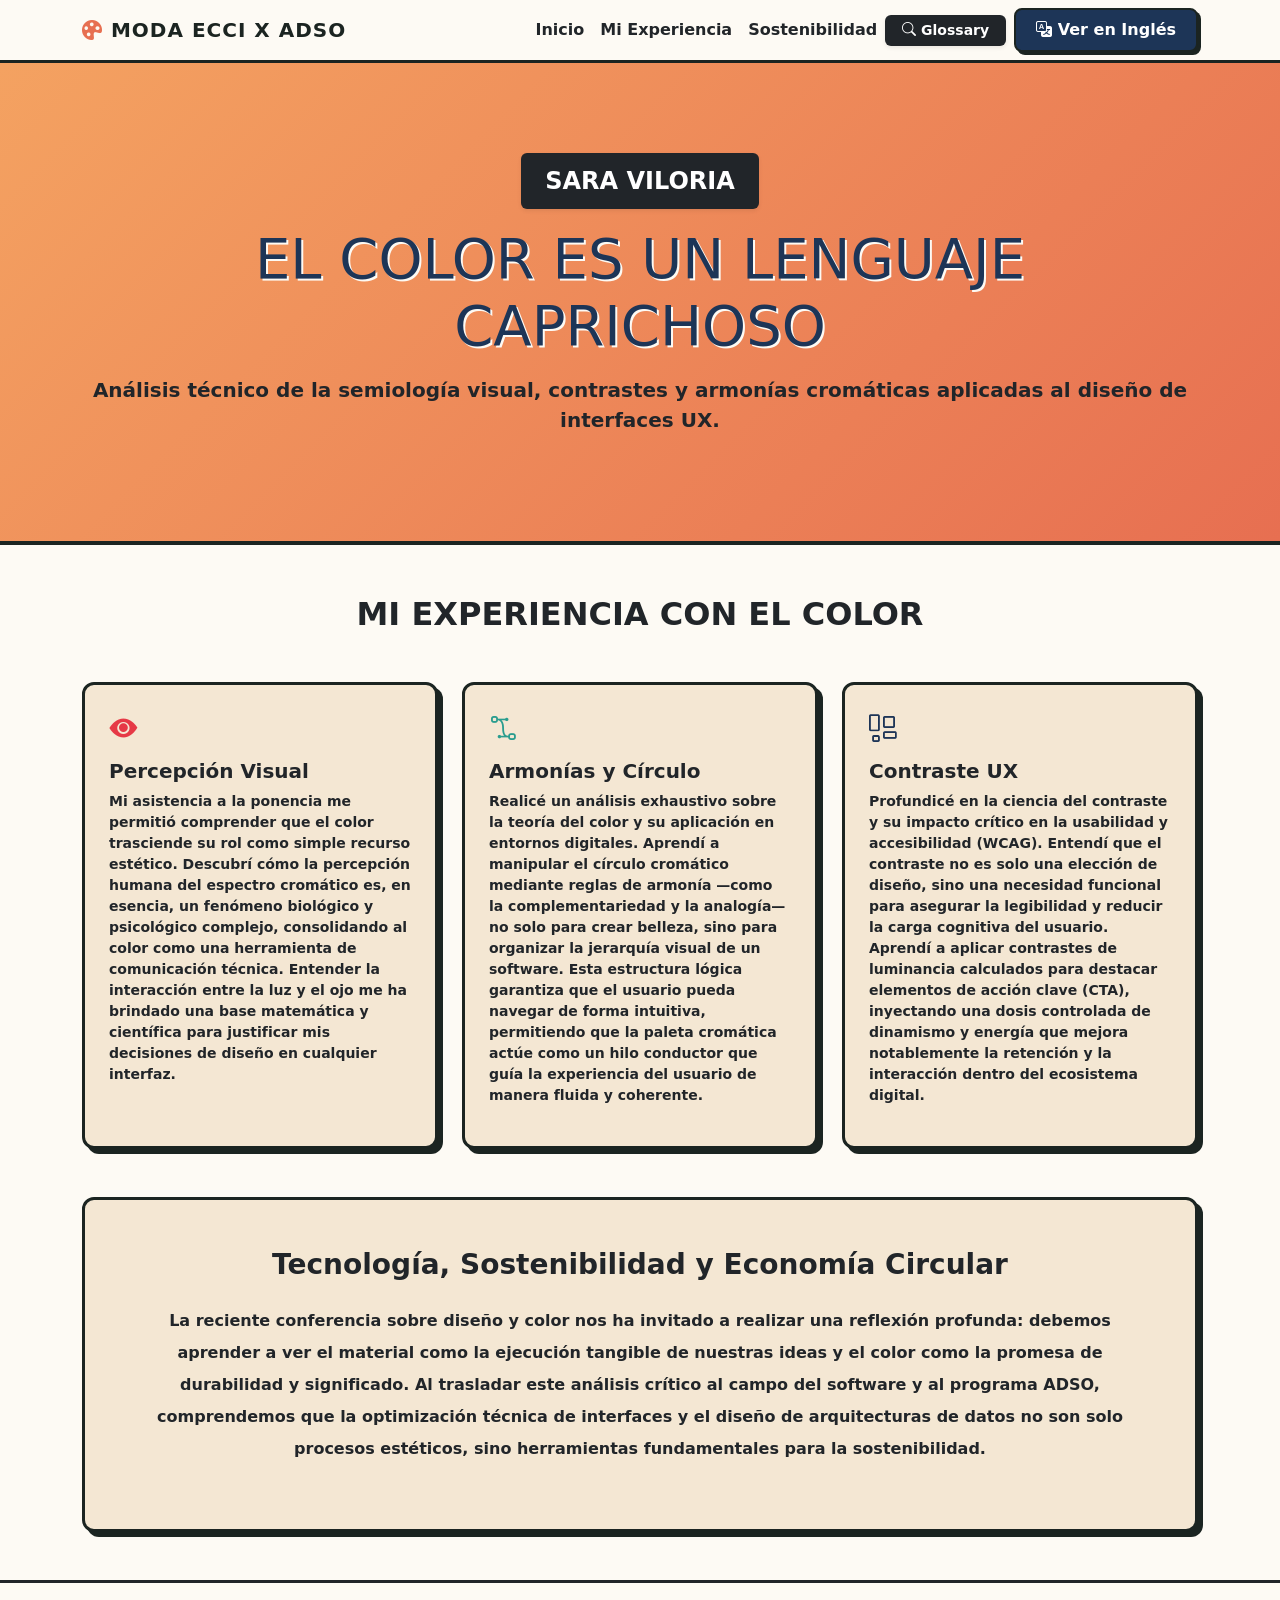
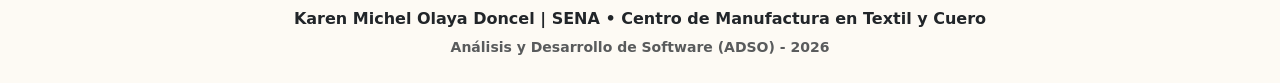
==== index.html @ 8b0d6de5 "Modificado" ====
<!DOCTYPE html>
<html lang="es">
<head>
    <meta charset="UTF-8">
    <meta name="viewport" content="width=device-width, initial-scale=1.0">
    <title>Moda ECCI - Espacio Creativo</title>
    <!-- CSS Externos -->
    <link href="https://cdn.jsdelivr.net/npm/bootstrap@5.3.2/dist/css/bootstrap.min.css" rel="stylesheet">
    <link rel="stylesheet" href="https://cdn.jsdelivr.net/npm/bootstrap-icons@1.11.1/font/bootstrap-icons.css">
    
    <style>
        :root {
            --vintage-bg: #fdfaf4; --vintage-card-bg: #f4e7d3; --vintage-dark: #1b2421;
            --vintage-orange: #e76f51; --vintage-yellow: #f4a261; --vintage-teal: #2a9d8f;
            --vintage-blue: #1d3557; --vintage-crimson: #e63946; --text-dark: #1b2421; --text-muted: #4a5751;
        }
        body { background-color: var(--vintage-bg); color: var(--text-dark); font-family: 'Segoe UI', system-ui, sans-serif; overflow-x: hidden; }
        .navbar-glass { background-color: var(--vintage-bg); border-bottom: 3px solid var(--vintage-dark); }
        .navbar-brand { font-weight: 800; color: var(--vintage-dark) !important; text-transform: uppercase; letter-spacing: 1px; }
        .hero-gradient { background: linear-gradient(135deg, var(--vintage-yellow), var(--vintage-orange)); padding: 90px 0; border-bottom: 4px solid var(--vintage-dark); margin-bottom: 50px; }
        .hero-gradient h1 { color: var(--vintage-blue); text-shadow: 2px 2px 0px var(--vintage-bg); }
        .card-glass { background-color: var(--vintage-card-bg); border: 3px solid var(--vintage-dark) !important; border-radius: 12px; box-shadow: 5px 5px 0px var(--vintage-dark); transition: transform 0.2s ease, box-shadow 0.2s ease; }
        .card-glass:hover { transform: translate(-2px, -2px); box-shadow: 7px 7px 0px var(--vintage-dark); }
        .btn-toggle-lang { background: var(--vintage-blue); border: 2px solid var(--vintage-dark); color: #fff; font-weight: 700; border-radius: 8px; padding: 8px 20px; box-shadow: 3px 3px 0px var(--vintage-dark); transition: all 0.2s ease; }
        .btn-toggle-lang:hover { background: var(--vintage-crimson); color: #fff; transform: translate(-1px, -1px); box-shadow: 4px 4px 0px var(--vintage-dark); }
        .c-orange { color: var(--vintage-orange); } .c-teal { color: var(--vintage-teal); } .c-blue { color: var(--vintage-blue); } .c-crimson { color: var(--vintage-crimson); }
    </style>
</head>
<body>

    <nav class="navbar navbar-expand-lg navbar-dark navbar-glass sticky-top">
        <div class="container">
            <a class="navbar-brand" href="#"><i class="bi bi-palette-fill c-orange"></i> MODA ECCI x ADSO</a>
            <button class="navbar-toggler bg-dark" type="button" data-bs-toggle="collapse" data-bs-target="#navbarNav"><span class="navbar-toggler-icon"></span></button>
            <div class="collapse navbar-collapse" id="navbarNav">
                <ul class="navbar-nav ms-auto align-items-center">
                    <li class="nav-item"><a class="nav-link text-dark fw-bold" id="nav-inicio" href="#inicio">Inicio</a></li>
                    <li class="nav-item"><a class="nav-link text-dark fw-bold" id="nav-experiencia" href="#experiencia">Mi Experiencia</a></li>
                    <li class="nav-item"><a class="nav-link text-dark fw-bold" id="nav-sostenibilidad" href="#sostenibilidad">Sostenibilidad</a></li>
                    <li class="nav-item me-2"><a class="btn btn-sm text-white bg-dark rounded px-3 fw-bold shadow-sm" href="glossary.html"><i class="bi bi-search"></i> Glossary</a></li>
                    <li class="nav-item mt-2 mt-lg-0">
                        <button id="btnToggleLang" class="btn-toggle-lang btn-sm"><i class="bi bi-translate"></i> Ver en Inglés</button>
                    </li>
                </ul>
            </div>
        </div>
    </nav>

    <header id="inicio" class="hero-gradient text-center">
        <div class="container">
            <span class="badge bg-dark text-white mb-3 px-4 py-3 rounded shadow-sm fw-black fs-4" id="hero-badge">SARA VILORIA</span>
            <h1 class="display-4 fw-black mb-3 text-uppercase" id="hero-title">El Color es un Lenguaje Caprichoso</h1>
            <p class="fs-5 text-dark fw-semibold max-w-2xl mx-auto" id="hero-desc">Análisis técnico de la semiología visual, contrastes y armonías cromáticas aplicadas al diseño de interfaces UX.</p>
        </div>
    </header>

    <main class="container my-5">
        <section id="experiencia" class="my-5">
            <div class="text-center mb-5"><h2 class="fw-bold text-uppercase text-dark" id="section-title">Mi Experiencia con el Color</h2></div>
            <div class="row g-4 justify-content-center">
                <div class="col-md-4"><div class="card card-glass h-100 p-4"><i class="bi bi-eye-fill c-crimson fs-3 mb-2"></i><h5 class="fw-bold" id="card1-title">Percepción Visual</h5><p class="small fw-semibold" id="card1-text">Mi asistencia a la ponencia me permitió comprender que el color trasciende su rol como simple recurso estético. Descubrí cómo la percepción humana del espectro cromático es, en esencia, un fenómeno biológico y psicológico complejo, consolidando al color como una herramienta de comunicación técnica. Entender la interacción entre la luz y el ojo me ha brindado una base matemática y científica para justificar mis decisiones de diseño en cualquier interfaz.</p></div></div>
                <div class="col-md-4"><div class="card card-glass h-100 p-4"><i class="bi bi-bezier2 c-teal fs-3 mb-2"></i><h5 class="fw-bold" id="card2-title">Armonías y Círculo</h5><p class="small fw-semibold" id="card2-text">Realicé un análisis exhaustivo sobre la teoría del color y su aplicación en entornos digitales. Aprendí a manipular el círculo cromático mediante reglas de armonía —como la complementariedad y la analogía— no solo para crear belleza, sino para organizar la jerarquía visual de un software. Esta estructura lógica garantiza que el usuario pueda navegar de forma intuitiva, permitiendo que la paleta cromática actúe como un hilo conductor que guía la experiencia del usuario de manera fluida y coherente.</p></div></div>
                <div class="col-md-4"><div class="card card-glass h-100 p-4"><i class="bi bi-layout-wtf c-blue fs-3 mb-2"></i><h5 class="fw-bold" id="card3-title">Contraste UX</h5><p class="small fw-semibold" id="card3-text">Profundicé en la ciencia del contraste y su impacto crítico en la usabilidad y accesibilidad (WCAG). Entendí que el contraste no es solo una elección de diseño, sino una necesidad funcional para asegurar la legibilidad y reducir la carga cognitiva del usuario. Aprendí a aplicar contrastes de luminancia calculados para destacar elementos de acción clave (CTA), inyectando una dosis controlada de dinamismo y energía que mejora notablemente la retención y la interacción dentro del ecosistema digital.</p></div></div>
            </div>
        </section>

        <section id="sostenibilidad" class="my-5">
            <div class="card card-glass p-5 text-center">
                <h3 class="fw-bold text-dark mb-4" id="sos-title">Tecnología, Sostenibilidad y Economía Circular</h3>
                <p class="text-dark mx-auto max-w-3xl lh-lg fw-semibold" id="sos-desc">La reciente conferencia sobre diseño y color nos ha invitado a realizar una reflexión profunda: debemos aprender a ver el material como la ejecución tangible de nuestras ideas y el color como la promesa de durabilidad y significado. Al trasladar este análisis crítico al campo del software y al programa ADSO, comprendemos que la optimización técnica de interfaces y el diseño de arquitecturas de datos no son solo procesos estéticos, sino herramientas fundamentales para la sostenibilidad.</p>
            </div>
        </section>
    </main>

    <footer class="text-center py-4 mt-5 border-top border-3 border-dark" style="background-color: var(--vintage-bg);">
        <p class="mb-1 text-dark fw-bold" id="footer-main">Karen Michel Olaya Doncel | SENA • Centro de Manufactura en Textil y Cuero</p>
        <small class="text-muted fw-bold" id="footer-sub">Análisis y Desarrollo de Software (ADSO) - 2026</small>
    </footer>

    <script src="https://cdn.jsdelivr.net/npm/bootstrap@5.3.2/dist/js/bootstrap.bundle.min.js"></script>
    <script>
        const btnLang = document.getElementById('btnToggleLang');
        let isEnglish = false;
        const translations = {
            es: { 
                navInicio: "Inicio", navExp: "Mi Experiencia", navSos: "Sostenibilidad", badge: "SARA VILORIA", 
                title: "El Color es un Lenguaje Caprichoso", desc: "Análisis técnico de la semiología visual, contrastes y armonías cromáticas aplicadas al diseño de interfaces UX.", 
                secTitle: "Mi Experiencia con el Color", card1Title: "Percepción Visual", card1Text: "Mi asistencia a la ponencia me permitió comprender que el color trasciende su rol como simple recurso estético. Descubrí cómo la percepción humana del espectro cromático es, en esencia, un fenómeno biológico y psicológico complejo, consolidando al color como una herramienta de comunicación técnica. Entender la interacción entre la luz y el ojo me ha brindado una base matemática y científica para justificar mis decisiones de diseño en cualquier interfaz.", 
                card2Title: "Armonías y Círculo", card2Text: "Realicé un análisis exhaustivo sobre la teoría del color y su aplicación en entornos digitales. Aprendí a manipular el círculo cromático mediante reglas de armonía —como la complementariedad y la analogía— no solo para crear belleza, sino para organizar la jerarquía visual de un software. Esta estructura lógica garantiza que el usuario pueda navegar de forma intuitiva, permitiendo que la paleta cromática actúe como un hilo conductor que guía la experiencia del usuario de manera fluida y coherente.", 
                card3Title: "Contraste UX", card3Text: "Profundicé en la ciencia del contraste y su impacto crítico en la usabilidad y accesibilidad (WCAG). Entendí que el contraste no es solo una elección de diseño, sino una necesidad funcional para asegurar la legibilidad y reducir la carga cognitiva del usuario. Aprendí a aplicar contrastes de luminancia calculados para destacar elementos de acción clave (CTA), inyectando una dosis controlada de dinamismo y energía que mejora notablemente la retención y la interacción dentro del ecosistema digital.", 
                sosTitle: "Tecnología, Sostenibilidad y Economía Circular", sosDesc: "La reciente conferencia sobre diseño y color nos ha invitado a realizar una reflexión profunda: debemos aprender a ver el material como la ejecución tangible de nuestras ideas y el color como la promesa de durabilidad y significado. Al trasladar este análisis crítico al campo del software y al programa ADSO, comprendemos que la optimización técnica de interfaces y el diseño de arquitecturas de datos no son solo procesos estéticos, sino herramientas fundamentales para la sostenibilidad.", 
                footMain: "Karen Michel Olaya Doncel | SENA • Centro de Manufactura en Textil y Cuero", footSub: "Análisis y Desarrollo de Software (ADSO) - 2026" 
            },
            en: { 
                navInicio: "Home", navExp: "My Experience", navSos: "Sustainability", badge: "SARA VILORIA", 
                title: "Color is a Capricious Language", desc: "Technical analysis of visual semiotics, contrasts, and chromatic harmonies applied to UX interface design.", 
                secTitle: "My Experience with Color", card1Title: "Visual Perception", card1Text: "My attendance at the keynote allowed me to understand that color goes beyond a mere aesthetic resource. I discovered how human perception of the chromatic spectrum is, in essence, a complex biological and psychological phenomenon, establishing color as a technical communication tool. Understanding the interaction between light and the eye has provided me with a mathematical and scientific foundation to justify my design decisions in any interface.", 
                card2Title: "Harmonies & Wheel", card2Text: "I conducted an exhaustive analysis on color theory and its application in digital environments. I learned to manipulate the color wheel using harmony rules—such as complementarity and analogy—not just to create beauty, but to organize the visual hierarchy of software. This logical structure ensures that the user can navigate intuitively, allowing the chromatic palette to act as a thread that guides the user experience in a fluid and coherent manner.", 
                card3Title: "UX Contrast", card3Text: "I delved into the science of contrast and its critical impact on usability and accessibility (WCAG). I understood that contrast is not just a design choice, but a functional necessity to ensure legibility and reduce user cognitive load. I learned to apply calculated luminance contrasts to highlight key action elements (CTA), injecting a controlled dose of dynamism and energy that significantly improves retention and interaction within the digital ecosystem.", 
                sosTitle: "Technology, Sustainability and Circular Economy", sosDesc: "The recent conference on design and color invited us to reflect deeply: we must learn to see material as the tangible execution of our ideas and color as a promise of durability and meaning. By applying this critical analysis to the software field and the ADSO program, we understand that technical interface optimization and data architecture design are not just aesthetic processes, but fundamental tools for sustainability.", 
                footMain: "Karen Michel Olaya Doncel | SENA • Textile and Leather Manufacturing Center", footSub: "Software Analysis and Development (ADSO) - 2026" 
            }
        };

        btnLang.addEventListener('click', () => {
            isEnglish = !isEnglish;
            const lang = isEnglish ? 'en' : 'es';
            btnLang.innerHTML = isEnglish ? '<i class="bi bi-translate"></i> Ver en Español' : '<i class="bi bi-translate"></i> Ver en Inglés';
            document.getElementById('nav-inicio').textContent = translations[lang].navInicio;
            document.getElementById('nav-experiencia').textContent = translations[lang].navExp;
            document.getElementById('nav-sostenibilidad').textContent = translations[lang].navSos;
            document.getElementById('hero-badge').textContent = translations[lang].badge;
            document.getElementById('hero-title').textContent = translations[lang].title;
            document.getElementById('hero-desc').textContent = translations[lang].desc;
            document.getElementById('section-title').textContent = translations[lang].secTitle;
            document.getElementById('card1-title').textContent = translations[lang].card1Title;
            document.getElementById('card1-text').textContent = translations[lang].card1Text;
            document.getElementById('card2-title').textContent = translations[lang].card2Title;
            document.getElementById('card2-text').textContent = translations[lang].card2Text;
            document.getElementById('card3-title').textContent = translations[lang].card3Title;
            document.getElementById('card3-text').textContent = translations[lang].card3Text;
            document.getElementById('sos-title').textContent = translations[lang].sosTitle;
            document.getElementById('sos-desc').textContent = translations[lang].sosDesc;
            document.getElementById('footer-main').textContent = translations[lang].footMain;
            document.getElementById('footer-sub').textContent = translations[lang].footSub;
        });
    </script>
</body>
</html>
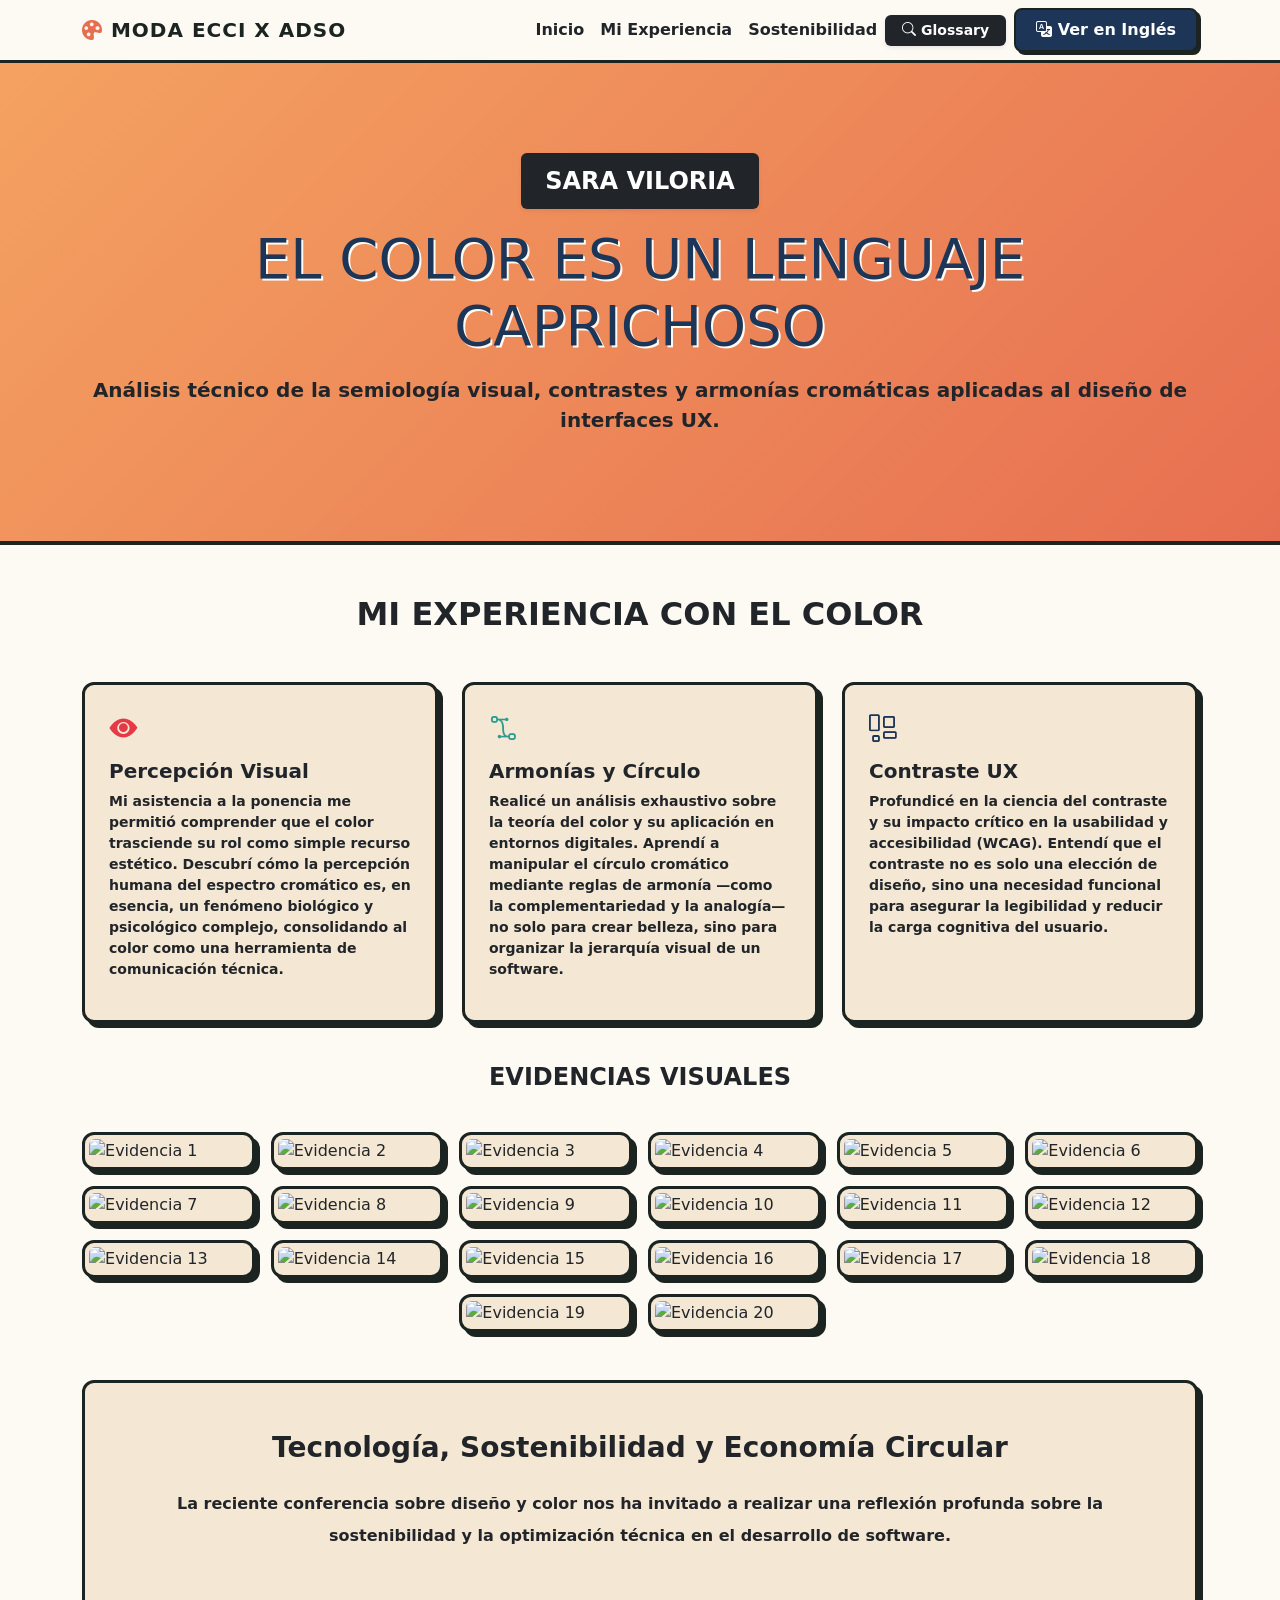
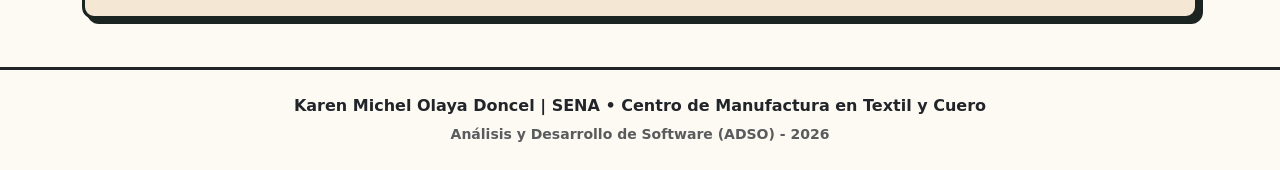
==== commit 6710530e: "Modificado" ====
--- a/index.html
+++ b/index.html
@@ -10,10 +10,18 @@
     
     <style>
         :root {
-            --vintage-bg: #fdfaf4; --vintage-card-bg: #f4e7d3; --vintage-dark: #1b2421;
-            --vintage-orange: #e76f51; --vintage-yellow: #f4a261; --vintage-teal: #2a9d8f;
-            --vintage-blue: #1d3557; --vintage-crimson: #e63946; --text-dark: #1b2421; --text-muted: #4a5751;
+            --vintage-bg: #fdfaf4;
+            --vintage-card-bg: #f4e7d3;
+            --vintage-dark: #1b2421;
+            --vintage-orange: #e76f51;
+            --vintage-yellow: #f4a261;
+            --vintage-teal: #2a9d8f;
+            --vintage-blue: #1d3557;
+            --vintage-crimson: #e63946;
+            --text-dark: #1b2421;
+            --text-muted: #4a5751;
         }
+
         body { background-color: var(--vintage-bg); color: var(--text-dark); font-family: 'Segoe UI', system-ui, sans-serif; overflow-x: hidden; }
         .navbar-glass { background-color: var(--vintage-bg); border-bottom: 3px solid var(--vintage-dark); }
         .navbar-brand { font-weight: 800; color: var(--vintage-dark) !important; text-transform: uppercase; letter-spacing: 1px; }
@@ -28,6 +36,7 @@
 </head>
 <body>
 
+    <!-- NAVBAR -->
     <nav class="navbar navbar-expand-lg navbar-dark navbar-glass sticky-top">
         <div class="container">
             <a class="navbar-brand" href="#"><i class="bi bi-palette-fill c-orange"></i> MODA ECCI x ADSO</a>
@@ -46,6 +55,7 @@
         </div>
     </nav>
 
+    <!-- HERO -->
     <header id="inicio" class="hero-gradient text-center">
         <div class="container">
             <span class="badge bg-dark text-white mb-3 px-4 py-3 rounded shadow-sm fw-black fs-4" id="hero-badge">SARA VILORIA</span>
@@ -54,20 +64,32 @@
         </div>
     </header>
 
+    <!-- MAIN CONTENT -->
     <main class="container my-5">
         <section id="experiencia" class="my-5">
             <div class="text-center mb-5"><h2 class="fw-bold text-uppercase text-dark" id="section-title">Mi Experiencia con el Color</h2></div>
+            
             <div class="row g-4 justify-content-center">
-                <div class="col-md-4"><div class="card card-glass h-100 p-4"><i class="bi bi-eye-fill c-crimson fs-3 mb-2"></i><h5 class="fw-bold" id="card1-title">Percepción Visual</h5><p class="small fw-semibold" id="card1-text">Mi asistencia a la ponencia me permitió comprender que el color trasciende su rol como simple recurso estético. Descubrí cómo la percepción humana del espectro cromático es, en esencia, un fenómeno biológico y psicológico complejo, consolidando al color como una herramienta de comunicación técnica. Entender la interacción entre la luz y el ojo me ha brindado una base matemática y científica para justificar mis decisiones de diseño en cualquier interfaz.</p></div></div>
-                <div class="col-md-4"><div class="card card-glass h-100 p-4"><i class="bi bi-bezier2 c-teal fs-3 mb-2"></i><h5 class="fw-bold" id="card2-title">Armonías y Círculo</h5><p class="small fw-semibold" id="card2-text">Realicé un análisis exhaustivo sobre la teoría del color y su aplicación en entornos digitales. Aprendí a manipular el círculo cromático mediante reglas de armonía —como la complementariedad y la analogía— no solo para crear belleza, sino para organizar la jerarquía visual de un software. Esta estructura lógica garantiza que el usuario pueda navegar de forma intuitiva, permitiendo que la paleta cromática actúe como un hilo conductor que guía la experiencia del usuario de manera fluida y coherente.</p></div></div>
-                <div class="col-md-4"><div class="card card-glass h-100 p-4"><i class="bi bi-layout-wtf c-blue fs-3 mb-2"></i><h5 class="fw-bold" id="card3-title">Contraste UX</h5><p class="small fw-semibold" id="card3-text">Profundicé en la ciencia del contraste y su impacto crítico en la usabilidad y accesibilidad (WCAG). Entendí que el contraste no es solo una elección de diseño, sino una necesidad funcional para asegurar la legibilidad y reducir la carga cognitiva del usuario. Aprendí a aplicar contrastes de luminancia calculados para destacar elementos de acción clave (CTA), inyectando una dosis controlada de dinamismo y energía que mejora notablemente la retención y la interacción dentro del ecosistema digital.</p></div></div>
+                <div class="col-md-4"><div class="card card-glass h-100 p-4"><i class="bi bi-eye-fill c-crimson fs-3 mb-2"></i><h5 class="fw-bold" id="card1-title">Percepción Visual</h5><p class="small fw-semibold" id="card1-text">Mi asistencia a la ponencia me permitió comprender que el color trasciende su rol como simple recurso estético. Descubrí cómo la percepción humana del espectro cromático es, en esencia, un fenómeno biológico y psicológico complejo, consolidando al color como una herramienta de comunicación técnica.</p></div></div>
+                <div class="col-md-4"><div class="card card-glass h-100 p-4"><i class="bi bi-bezier2 c-teal fs-3 mb-2"></i><h5 class="fw-bold" id="card2-title">Armonías y Círculo</h5><p class="small fw-semibold" id="card2-text">Realicé un análisis exhaustivo sobre la teoría del color y su aplicación en entornos digitales. Aprendí a manipular el círculo cromático mediante reglas de armonía —como la complementariedad y la analogía— no solo para crear belleza, sino para organizar la jerarquía visual de un software.</p></div></div>
+                <div class="col-md-4"><div class="card card-glass h-100 p-4"><i class="bi bi-layout-wtf c-blue fs-3 mb-2"></i><h5 class="fw-bold" id="card3-title">Contraste UX</h5><p class="small fw-semibold" id="card3-text">Profundicé en la ciencia del contraste y su impacto crítico en la usabilidad y accesibilidad (WCAG). Entendí que el contraste no es solo una elección de diseño, sino una necesidad funcional para asegurar la legibilidad y reducir la carga cognitiva del usuario.</p></div></div>
+            </div>
+
+            <!-- GALERÍA -->
+            <div class="row g-3 mt-4 justify-content-center">
+                <div class="col-12 text-center mb-3"><h4 class="fw-bold text-uppercase text-dark">Evidencias Visuales</h4></div>
+                <script>
+                    for (let i = 1; i <= 20; i++) {
+                        document.write(`<div class="col-6 col-md-3 col-lg-2"><div class="card card-glass p-1"><img src="img/${i}.png" class="img-fluid rounded" alt="Evidencia ${i}"></div></div>`);
+                    }
+                </script>
             </div>
         </section>
 
         <section id="sostenibilidad" class="my-5">
             <div class="card card-glass p-5 text-center">
                 <h3 class="fw-bold text-dark mb-4" id="sos-title">Tecnología, Sostenibilidad y Economía Circular</h3>
-                <p class="text-dark mx-auto max-w-3xl lh-lg fw-semibold" id="sos-desc">La reciente conferencia sobre diseño y color nos ha invitado a realizar una reflexión profunda: debemos aprender a ver el material como la ejecución tangible de nuestras ideas y el color como la promesa de durabilidad y significado. Al trasladar este análisis crítico al campo del software y al programa ADSO, comprendemos que la optimización técnica de interfaces y el diseño de arquitecturas de datos no son solo procesos estéticos, sino herramientas fundamentales para la sostenibilidad.</p>
+                <p class="text-dark mx-auto max-w-3xl lh-lg fw-semibold" id="sos-desc">La reciente conferencia sobre diseño y color nos ha invitado a realizar una reflexión profunda sobre la sostenibilidad y la optimización técnica en el desarrollo de software.</p>
             </div>
         </section>
     </main>
@@ -77,6 +99,7 @@
         <small class="text-muted fw-bold" id="footer-sub">Análisis y Desarrollo de Software (ADSO) - 2026</small>
     </footer>
 
+    <!-- JS -->
     <script src="https://cdn.jsdelivr.net/npm/bootstrap@5.3.2/dist/js/bootstrap.bundle.min.js"></script>
     <script>
         const btnLang = document.getElementById('btnToggleLang');
@@ -84,20 +107,20 @@
         const translations = {
             es: { 
                 navInicio: "Inicio", navExp: "Mi Experiencia", navSos: "Sostenibilidad", badge: "SARA VILORIA", 
-                title: "El Color es un Lenguaje Caprichoso", desc: "Análisis técnico de la semiología visual, contrastes y armonías cromáticas aplicadas al diseño de interfaces UX.", 
-                secTitle: "Mi Experiencia con el Color", card1Title: "Percepción Visual", card1Text: "Mi asistencia a la ponencia me permitió comprender que el color trasciende su rol como simple recurso estético. Descubrí cómo la percepción humana del espectro cromático es, en esencia, un fenómeno biológico y psicológico complejo, consolidando al color como una herramienta de comunicación técnica. Entender la interacción entre la luz y el ojo me ha brindado una base matemática y científica para justificar mis decisiones de diseño en cualquier interfaz.", 
-                card2Title: "Armonías y Círculo", card2Text: "Realicé un análisis exhaustivo sobre la teoría del color y su aplicación en entornos digitales. Aprendí a manipular el círculo cromático mediante reglas de armonía —como la complementariedad y la analogía— no solo para crear belleza, sino para organizar la jerarquía visual de un software. Esta estructura lógica garantiza que el usuario pueda navegar de forma intuitiva, permitiendo que la paleta cromática actúe como un hilo conductor que guía la experiencia del usuario de manera fluida y coherente.", 
-                card3Title: "Contraste UX", card3Text: "Profundicé en la ciencia del contraste y su impacto crítico en la usabilidad y accesibilidad (WCAG). Entendí que el contraste no es solo una elección de diseño, sino una necesidad funcional para asegurar la legibilidad y reducir la carga cognitiva del usuario. Aprendí a aplicar contrastes de luminancia calculados para destacar elementos de acción clave (CTA), inyectando una dosis controlada de dinamismo y energía que mejora notablemente la retención y la interacción dentro del ecosistema digital.", 
-                sosTitle: "Tecnología, Sostenibilidad y Economía Circular", sosDesc: "La reciente conferencia sobre diseño y color nos ha invitado a realizar una reflexión profunda: debemos aprender a ver el material como la ejecución tangible de nuestras ideas y el color como la promesa de durabilidad y significado. Al trasladar este análisis crítico al campo del software y al programa ADSO, comprendemos que la optimización técnica de interfaces y el diseño de arquitecturas de datos no son solo procesos estéticos, sino herramientas fundamentales para la sostenibilidad.", 
+                title: "El Color es un Lenguaje Caprichoso", desc: "Análisis técnico de la semiología visual, contrastes y armonías cromáticas.", 
+                secTitle: "Mi Experiencia con el Color", card1Title: "Percepción Visual", card1Text: "Mi asistencia a la ponencia me permitió comprender que el color trasciende su rol como simple recurso estético.", 
+                card2Title: "Armonías y Círculo", card2Text: "Realicé un análisis exhaustivo sobre la teoría del color y su aplicación en entornos digitales.", 
+                card3Title: "Contraste UX", card3Text: "Profundicé en la ciencia del contraste y su impacto crítico en la usabilidad y accesibilidad.", 
+                sosTitle: "Tecnología, Sostenibilidad y Economía Circular", sosDesc: "La reciente conferencia nos ha invitado a realizar una reflexión profunda sobre la sostenibilidad en el software.", 
                 footMain: "Karen Michel Olaya Doncel | SENA • Centro de Manufactura en Textil y Cuero", footSub: "Análisis y Desarrollo de Software (ADSO) - 2026" 
             },
             en: { 
                 navInicio: "Home", navExp: "My Experience", navSos: "Sustainability", badge: "SARA VILORIA", 
-                title: "Color is a Capricious Language", desc: "Technical analysis of visual semiotics, contrasts, and chromatic harmonies applied to UX interface design.", 
-                secTitle: "My Experience with Color", card1Title: "Visual Perception", card1Text: "My attendance at the keynote allowed me to understand that color goes beyond a mere aesthetic resource. I discovered how human perception of the chromatic spectrum is, in essence, a complex biological and psychological phenomenon, establishing color as a technical communication tool. Understanding the interaction between light and the eye has provided me with a mathematical and scientific foundation to justify my design decisions in any interface.", 
-                card2Title: "Harmonies & Wheel", card2Text: "I conducted an exhaustive analysis on color theory and its application in digital environments. I learned to manipulate the color wheel using harmony rules—such as complementarity and analogy—not just to create beauty, but to organize the visual hierarchy of software. This logical structure ensures that the user can navigate intuitively, allowing the chromatic palette to act as a thread that guides the user experience in a fluid and coherent manner.", 
-                card3Title: "UX Contrast", card3Text: "I delved into the science of contrast and its critical impact on usability and accessibility (WCAG). I understood that contrast is not just a design choice, but a functional necessity to ensure legibility and reduce user cognitive load. I learned to apply calculated luminance contrasts to highlight key action elements (CTA), injecting a controlled dose of dynamism and energy that significantly improves retention and interaction within the digital ecosystem.", 
-                sosTitle: "Technology, Sustainability and Circular Economy", sosDesc: "The recent conference on design and color invited us to reflect deeply: we must learn to see material as the tangible execution of our ideas and color as a promise of durability and meaning. By applying this critical analysis to the software field and the ADSO program, we understand that technical interface optimization and data architecture design are not just aesthetic processes, but fundamental tools for sustainability.", 
+                title: "Color is a Capricious Language", desc: "Technical analysis of visual semiotics, contrasts, and chromatic harmonies.", 
+                secTitle: "My Experience with Color", card1Title: "Visual Perception", card1Text: "My attendance at the keynote allowed me to understand that color goes beyond a mere aesthetic resource.", 
+                card2Title: "Harmonies & Wheel", card2Text: "I conducted an exhaustive analysis on color theory and its application in digital environments.", 
+                card3Title: "UX Contrast", card3Text: "I delved into the science of contrast and its critical impact on usability and accessibility.", 
+                sosTitle: "Technology, Sustainability and Circular Economy", sosDesc: "The recent conference invited us to reflect deeply on sustainability in software development.", 
                 footMain: "Karen Michel Olaya Doncel | SENA • Textile and Leather Manufacturing Center", footSub: "Software Analysis and Development (ADSO) - 2026" 
             }
         };
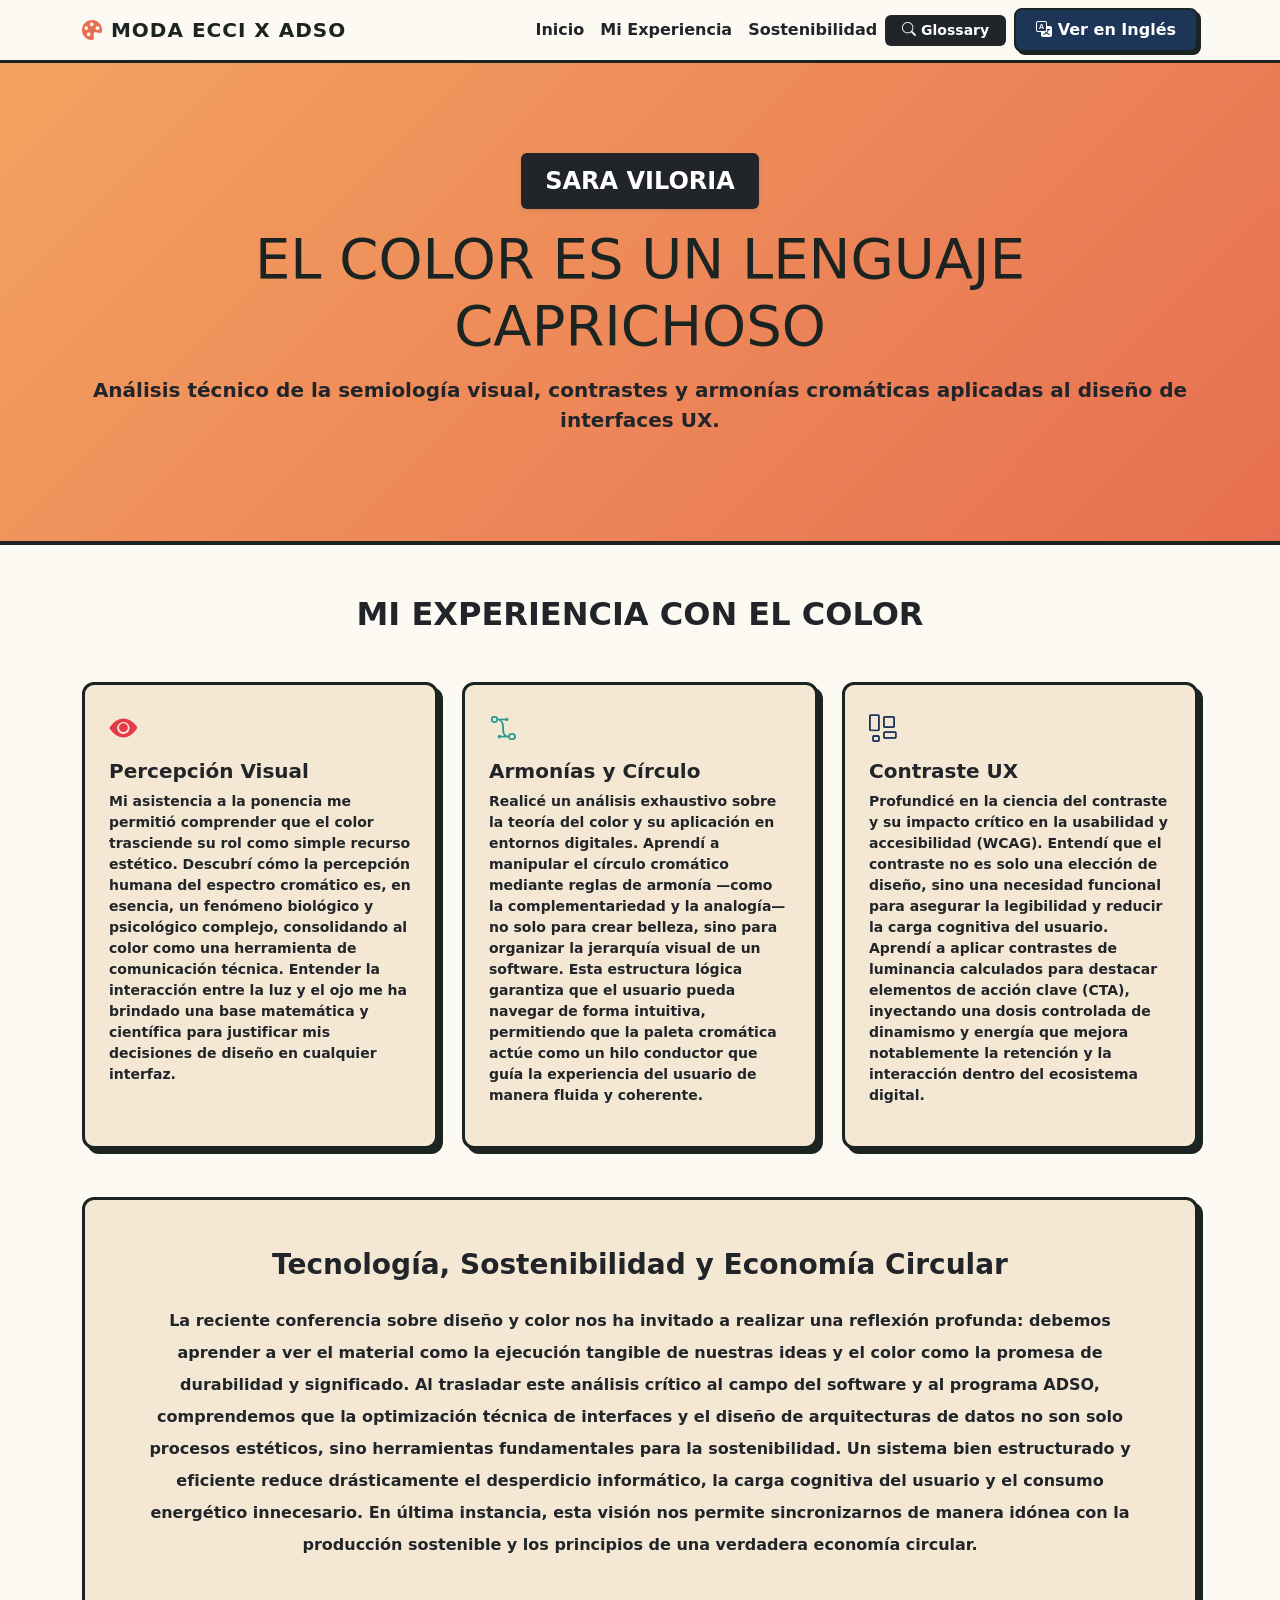
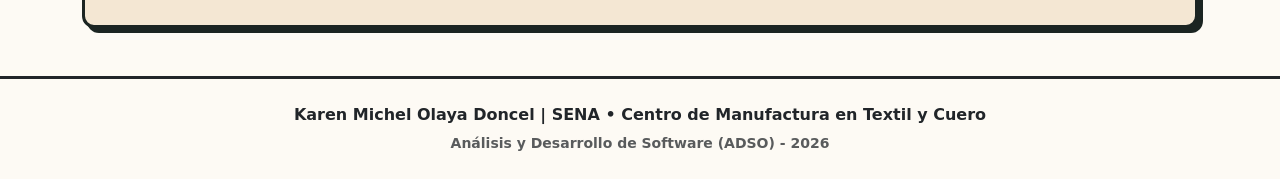
==== commit 3acc942c: "Cambios" ====
--- a/index.html
+++ b/index.html
@@ -4,39 +4,26 @@
     <meta charset="UTF-8">
     <meta name="viewport" content="width=device-width, initial-scale=1.0">
     <title>Moda ECCI - Espacio Creativo</title>
-    <!-- CSS Externos -->
     <link href="https://cdn.jsdelivr.net/npm/bootstrap@5.3.2/dist/css/bootstrap.min.css" rel="stylesheet">
     <link rel="stylesheet" href="https://cdn.jsdelivr.net/npm/bootstrap-icons@1.11.1/font/bootstrap-icons.css">
     
     <style>
         :root {
-            --vintage-bg: #fdfaf4;
-            --vintage-card-bg: #f4e7d3;
-            --vintage-dark: #1b2421;
-            --vintage-orange: #e76f51;
-            --vintage-yellow: #f4a261;
-            --vintage-teal: #2a9d8f;
-            --vintage-blue: #1d3557;
-            --vintage-crimson: #e63946;
-            --text-dark: #1b2421;
-            --text-muted: #4a5751;
+            --vintage-bg: #fdfaf4; --vintage-card-bg: #f4e7d3; --vintage-dark: #1b2421;
+            --vintage-orange: #e76f51; --vintage-yellow: #f4a261; --vintage-teal: #2a9d8f;
+            --vintage-blue: #1d3557; --vintage-crimson: #e63946; --text-dark: #1b2421;
         }
-
         body { background-color: var(--vintage-bg); color: var(--text-dark); font-family: 'Segoe UI', system-ui, sans-serif; overflow-x: hidden; }
         .navbar-glass { background-color: var(--vintage-bg); border-bottom: 3px solid var(--vintage-dark); }
         .navbar-brand { font-weight: 800; color: var(--vintage-dark) !important; text-transform: uppercase; letter-spacing: 1px; }
         .hero-gradient { background: linear-gradient(135deg, var(--vintage-yellow), var(--vintage-orange)); padding: 90px 0; border-bottom: 4px solid var(--vintage-dark); margin-bottom: 50px; }
-        .hero-gradient h1 { color: var(--vintage-blue); text-shadow: 2px 2px 0px var(--vintage-bg); }
         .card-glass { background-color: var(--vintage-card-bg); border: 3px solid var(--vintage-dark) !important; border-radius: 12px; box-shadow: 5px 5px 0px var(--vintage-dark); transition: transform 0.2s ease, box-shadow 0.2s ease; }
-        .card-glass:hover { transform: translate(-2px, -2px); box-shadow: 7px 7px 0px var(--vintage-dark); }
-        .btn-toggle-lang { background: var(--vintage-blue); border: 2px solid var(--vintage-dark); color: #fff; font-weight: 700; border-radius: 8px; padding: 8px 20px; box-shadow: 3px 3px 0px var(--vintage-dark); transition: all 0.2s ease; }
-        .btn-toggle-lang:hover { background: var(--vintage-crimson); color: #fff; transform: translate(-1px, -1px); box-shadow: 4px 4px 0px var(--vintage-dark); }
+        .btn-toggle-lang { background: var(--vintage-blue); border: 2px solid var(--vintage-dark); color: #fff; font-weight: 700; border-radius: 8px; padding: 8px 20px; box-shadow: 3px 3px 0px var(--vintage-dark); }
         .c-orange { color: var(--vintage-orange); } .c-teal { color: var(--vintage-teal); } .c-blue { color: var(--vintage-blue); } .c-crimson { color: var(--vintage-crimson); }
     </style>
 </head>
 <body>
 
-    <!-- NAVBAR -->
     <nav class="navbar navbar-expand-lg navbar-dark navbar-glass sticky-top">
         <div class="container">
             <a class="navbar-brand" href="#"><i class="bi bi-palette-fill c-orange"></i> MODA ECCI x ADSO</a>
@@ -46,7 +33,7 @@
                     <li class="nav-item"><a class="nav-link text-dark fw-bold" id="nav-inicio" href="#inicio">Inicio</a></li>
                     <li class="nav-item"><a class="nav-link text-dark fw-bold" id="nav-experiencia" href="#experiencia">Mi Experiencia</a></li>
                     <li class="nav-item"><a class="nav-link text-dark fw-bold" id="nav-sostenibilidad" href="#sostenibilidad">Sostenibilidad</a></li>
-                    <li class="nav-item me-2"><a class="btn btn-sm text-white bg-dark rounded px-3 fw-bold shadow-sm" href="glossary.html"><i class="bi bi-search"></i> Glossary</a></li>
+                    <li class="nav-item me-2"><a class="btn btn-sm text-white bg-dark rounded px-3 fw-bold" href="glossary.html"><i class="bi bi-search"></i> Glossary</a></li>
                     <li class="nav-item mt-2 mt-lg-0">
                         <button id="btnToggleLang" class="btn-toggle-lang btn-sm"><i class="bi bi-translate"></i> Ver en Inglés</button>
                     </li>
@@ -55,7 +42,6 @@
         </div>
     </nav>
 
-    <!-- HERO -->
     <header id="inicio" class="hero-gradient text-center">
         <div class="container">
             <span class="badge bg-dark text-white mb-3 px-4 py-3 rounded shadow-sm fw-black fs-4" id="hero-badge">SARA VILORIA</span>
@@ -64,32 +50,20 @@
         </div>
     </header>
 
-    <!-- MAIN CONTENT -->
     <main class="container my-5">
         <section id="experiencia" class="my-5">
             <div class="text-center mb-5"><h2 class="fw-bold text-uppercase text-dark" id="section-title">Mi Experiencia con el Color</h2></div>
-            
             <div class="row g-4 justify-content-center">
-                <div class="col-md-4"><div class="card card-glass h-100 p-4"><i class="bi bi-eye-fill c-crimson fs-3 mb-2"></i><h5 class="fw-bold" id="card1-title">Percepción Visual</h5><p class="small fw-semibold" id="card1-text">Mi asistencia a la ponencia me permitió comprender que el color trasciende su rol como simple recurso estético. Descubrí cómo la percepción humana del espectro cromático es, en esencia, un fenómeno biológico y psicológico complejo, consolidando al color como una herramienta de comunicación técnica.</p></div></div>
-                <div class="col-md-4"><div class="card card-glass h-100 p-4"><i class="bi bi-bezier2 c-teal fs-3 mb-2"></i><h5 class="fw-bold" id="card2-title">Armonías y Círculo</h5><p class="small fw-semibold" id="card2-text">Realicé un análisis exhaustivo sobre la teoría del color y su aplicación en entornos digitales. Aprendí a manipular el círculo cromático mediante reglas de armonía —como la complementariedad y la analogía— no solo para crear belleza, sino para organizar la jerarquía visual de un software.</p></div></div>
-                <div class="col-md-4"><div class="card card-glass h-100 p-4"><i class="bi bi-layout-wtf c-blue fs-3 mb-2"></i><h5 class="fw-bold" id="card3-title">Contraste UX</h5><p class="small fw-semibold" id="card3-text">Profundicé en la ciencia del contraste y su impacto crítico en la usabilidad y accesibilidad (WCAG). Entendí que el contraste no es solo una elección de diseño, sino una necesidad funcional para asegurar la legibilidad y reducir la carga cognitiva del usuario.</p></div></div>
-            </div>
-
-            <!-- GALERÍA -->
-            <div class="row g-3 mt-4 justify-content-center">
-                <div class="col-12 text-center mb-3"><h4 class="fw-bold text-uppercase text-dark">Evidencias Visuales</h4></div>
-                <script>
-                    for (let i = 1; i <= 20; i++) {
-                        document.write(`<div class="col-6 col-md-3 col-lg-2"><div class="card card-glass p-1"><img src="img/${i}.png" class="img-fluid rounded" alt="Evidencia ${i}"></div></div>`);
-                    }
-                </script>
+                <div class="col-md-4"><div class="card card-glass h-100 p-4"><i class="bi bi-eye-fill c-crimson fs-3 mb-2"></i><h5 class="fw-bold" id="card1-title">Percepción Visual</h5><p class="small fw-semibold" id="card1-text">Mi asistencia a la ponencia me permitió comprender que el color trasciende su rol como simple recurso estético. Descubrí cómo la percepción humana del espectro cromático es, en esencia, un fenómeno biológico y psicológico complejo, consolidando al color como una herramienta de comunicación técnica. Entender la interacción entre la luz y el ojo me ha brindado una base matemática y científica para justificar mis decisiones de diseño en cualquier interfaz.</p></div></div>
+                <div class="col-md-4"><div class="card card-glass h-100 p-4"><i class="bi bi-bezier2 c-teal fs-3 mb-2"></i><h5 class="fw-bold" id="card2-title">Armonías y Círculo</h5><p class="small fw-semibold" id="card2-text">Realicé un análisis exhaustivo sobre la teoría del color y su aplicación en entornos digitales. Aprendí a manipular el círculo cromático mediante reglas de armonía —como la complementariedad y la analogía— no solo para crear belleza, sino para organizar la jerarquía visual de un software. Esta estructura lógica garantiza que el usuario pueda navegar de forma intuitiva, permitiendo que la paleta cromática actúe como un hilo conductor que guía la experiencia del usuario de manera fluida y coherente.</p></div></div>
+                <div class="col-md-4"><div class="card card-glass h-100 p-4"><i class="bi bi-layout-wtf c-blue fs-3 mb-2"></i><h5 class="fw-bold" id="card3-title">Contraste UX</h5><p class="small fw-semibold" id="card3-text">Profundicé en la ciencia del contraste y su impacto crítico en la usabilidad y accesibilidad (WCAG). Entendí que el contraste no es solo una elección de diseño, sino una necesidad funcional para asegurar la legibilidad y reducir la carga cognitiva del usuario. Aprendí a aplicar contrastes de luminancia calculados para destacar elementos de acción clave (CTA), inyectando una dosis controlada de dinamismo y energía que mejora notablemente la retención y la interacción dentro del ecosistema digital.</p></div></div>
             </div>
         </section>
 
         <section id="sostenibilidad" class="my-5">
             <div class="card card-glass p-5 text-center">
                 <h3 class="fw-bold text-dark mb-4" id="sos-title">Tecnología, Sostenibilidad y Economía Circular</h3>
-                <p class="text-dark mx-auto max-w-3xl lh-lg fw-semibold" id="sos-desc">La reciente conferencia sobre diseño y color nos ha invitado a realizar una reflexión profunda sobre la sostenibilidad y la optimización técnica en el desarrollo de software.</p>
+                <p class="text-dark mx-auto max-w-3xl lh-lg fw-semibold" id="sos-desc">La reciente conferencia sobre diseño y color nos ha invitado a realizar una reflexión profunda: debemos aprender a ver el material como la ejecución tangible de nuestras ideas y el color como la promesa de durabilidad y significado. Al trasladar este análisis crítico al campo del software y al programa ADSO, comprendemos que la optimización técnica de interfaces y el diseño de arquitecturas de datos no son solo procesos estéticos, sino herramientas fundamentales para la sostenibilidad. Un sistema bien estructurado y eficiente reduce drásticamente el desperdicio informático, la carga cognitiva del usuario y el consumo energético innecesario. En última instancia, esta visión nos permite sincronizarnos de manera idónea con la producción sostenible y los principios de una verdadera economía circular.</p>
             </div>
         </section>
     </main>
@@ -99,7 +73,6 @@
         <small class="text-muted fw-bold" id="footer-sub">Análisis y Desarrollo de Software (ADSO) - 2026</small>
     </footer>
 
-    <!-- JS -->
     <script src="https://cdn.jsdelivr.net/npm/bootstrap@5.3.2/dist/js/bootstrap.bundle.min.js"></script>
     <script>
         const btnLang = document.getElementById('btnToggleLang');
@@ -107,20 +80,20 @@
         const translations = {
             es: { 
                 navInicio: "Inicio", navExp: "Mi Experiencia", navSos: "Sostenibilidad", badge: "SARA VILORIA", 
-                title: "El Color es un Lenguaje Caprichoso", desc: "Análisis técnico de la semiología visual, contrastes y armonías cromáticas.", 
-                secTitle: "Mi Experiencia con el Color", card1Title: "Percepción Visual", card1Text: "Mi asistencia a la ponencia me permitió comprender que el color trasciende su rol como simple recurso estético.", 
-                card2Title: "Armonías y Círculo", card2Text: "Realicé un análisis exhaustivo sobre la teoría del color y su aplicación en entornos digitales.", 
-                card3Title: "Contraste UX", card3Text: "Profundicé en la ciencia del contraste y su impacto crítico en la usabilidad y accesibilidad.", 
-                sosTitle: "Tecnología, Sostenibilidad y Economía Circular", sosDesc: "La reciente conferencia nos ha invitado a realizar una reflexión profunda sobre la sostenibilidad en el software.", 
+                title: "El Color es un Lenguaje Caprichoso", desc: "Análisis técnico de la semiología visual, contrastes y armonías cromáticas aplicadas al diseño de interfaces UX.", 
+                secTitle: "Mi Experiencia con el Color", card1Title: "Percepción Visual", card1Text: "Mi asistencia a la ponencia me permitió comprender que el color trasciende su rol como simple recurso estético. Descubrí cómo la percepción humana del espectro cromático es, en esencia, un fenómeno biológico y psicológico complejo, consolidando al color como una herramienta de comunicación técnica. Entender la interacción entre la luz y el ojo me ha brindado una base matemática y científica para justificar mis decisiones de diseño en cualquier interfaz.", 
+                card2Title: "Armonías y Círculo", card2Text: "Realicé un análisis exhaustivo sobre la teoría del color y su aplicación en entornos digitales. Aprendí a manipular el círculo cromático mediante reglas de armonía —como la complementariedad y la analogía— no solo para crear belleza, sino para organizar la jerarquía visual de un software. Esta estructura lógica garantiza que el usuario pueda navegar de forma intuitiva, permitiendo que la paleta cromática actúe como un hilo conductor que guía la experiencia del usuario de manera fluida y coherente.", 
+                card3Title: "Contraste UX", card3Text: "Profundicé en la ciencia del contraste y su impacto crítico en la usabilidad y accesibilidad (WCAG). Entendí que el contraste no es solo una elección de diseño, sino una necesidad funcional para asegurar la legibilidad y reducir la carga cognitiva del usuario. Aprendí a aplicar contrastes de luminancia calculados para destacar elementos de acción clave (CTA), inyectando una dosis controlada de dinamismo y energía que mejora notablemente la retención y la interacción dentro del ecosistema digital.", 
+                sosTitle: "Tecnología, Sostenibilidad y Economía Circular", sosDesc: "La reciente conferencia sobre diseño y color nos ha invitado a realizar una reflexión profunda: debemos aprender a ver el material como la ejecución tangible de nuestras ideas y el color como la promesa de durabilidad y significado. Al trasladar este análisis crítico al campo del software y al programa ADSO, comprendemos que la optimización técnica de interfaces y el diseño de arquitecturas de datos no son solo procesos estéticos, sino herramientas fundamentales para la sostenibilidad. Un sistema bien estructurado y eficiente reduce drásticamente el desperdicio informático, la carga cognitiva del usuario y el consumo energético innecesario. En última instancia, esta visión nos permite sincronizarnos de manera idónea con la producción sostenible y los principios de una verdadera economía circular.", 
                 footMain: "Karen Michel Olaya Doncel | SENA • Centro de Manufactura en Textil y Cuero", footSub: "Análisis y Desarrollo de Software (ADSO) - 2026" 
             },
             en: { 
                 navInicio: "Home", navExp: "My Experience", navSos: "Sustainability", badge: "SARA VILORIA", 
-                title: "Color is a Capricious Language", desc: "Technical analysis of visual semiotics, contrasts, and chromatic harmonies.", 
-                secTitle: "My Experience with Color", card1Title: "Visual Perception", card1Text: "My attendance at the keynote allowed me to understand that color goes beyond a mere aesthetic resource.", 
-                card2Title: "Harmonies & Wheel", card2Text: "I conducted an exhaustive analysis on color theory and its application in digital environments.", 
-                card3Title: "UX Contrast", card3Text: "I delved into the science of contrast and its critical impact on usability and accessibility.", 
-                sosTitle: "Technology, Sustainability and Circular Economy", sosDesc: "The recent conference invited us to reflect deeply on sustainability in software development.", 
+                title: "Color is a Capricious Language", desc: "Technical analysis of visual semiotics, contrasts, and chromatic harmonies applied to UX interface design.", 
+                secTitle: "My Experience with Color", card1Title: "Visual Perception", card1Text: "My attendance at the keynote allowed me to understand that color goes beyond a mere aesthetic resource. I discovered how human perception of the chromatic spectrum is, in essence, a complex biological and psychological phenomenon, establishing color as a technical communication tool. Understanding the interaction between light and the eye has provided me with a mathematical and scientific foundation to justify my design decisions in any interface.", 
+                card2Title: "Harmonies & Wheel", card2Text: "I conducted an exhaustive analysis on color theory and its application in digital environments. I learned to manipulate the color wheel using harmony rules—such as complementarity and analogy—not just to create beauty, but to organize the visual hierarchy of software. This logical structure ensures that the user can navigate intuitively, allowing the chromatic palette to act as a thread that guides the user experience in a fluid and coherent manner.", 
+                card3Title: "UX Contrast", card3Text: "I delved into the science of contrast and its critical impact on usability and accessibility (WCAG). I understood that contrast is not just a design choice, but a functional necessity to ensure legibility and reduce user cognitive load. I learned to apply calculated luminance contrasts to highlight key action elements (CTA), injecting a controlled dose of dynamism and energy that significantly improves retention and interaction within the digital ecosystem.", 
+                sosTitle: "Technology, Sustainability and Circular Economy", sosDesc: "The recent conference on design and color invited us to reflect deeply: we must learn to see material as the tangible execution of our ideas and color as a promise of durability and meaning. By applying this critical analysis to the software field and the ADSO program, we understand that technical interface optimization and data architecture design are not just aesthetic processes, but fundamental tools for sustainability. A well-structured and efficient system drastically reduces digital waste, user cognitive load, and unnecessary energy consumption. Ultimately, this vision allows us to synchronize ourselves ideally with sustainable production and the principles of a true circular economy.", 
                 footMain: "Karen Michel Olaya Doncel | SENA • Textile and Leather Manufacturing Center", footSub: "Software Analysis and Development (ADSO) - 2026" 
             }
         };
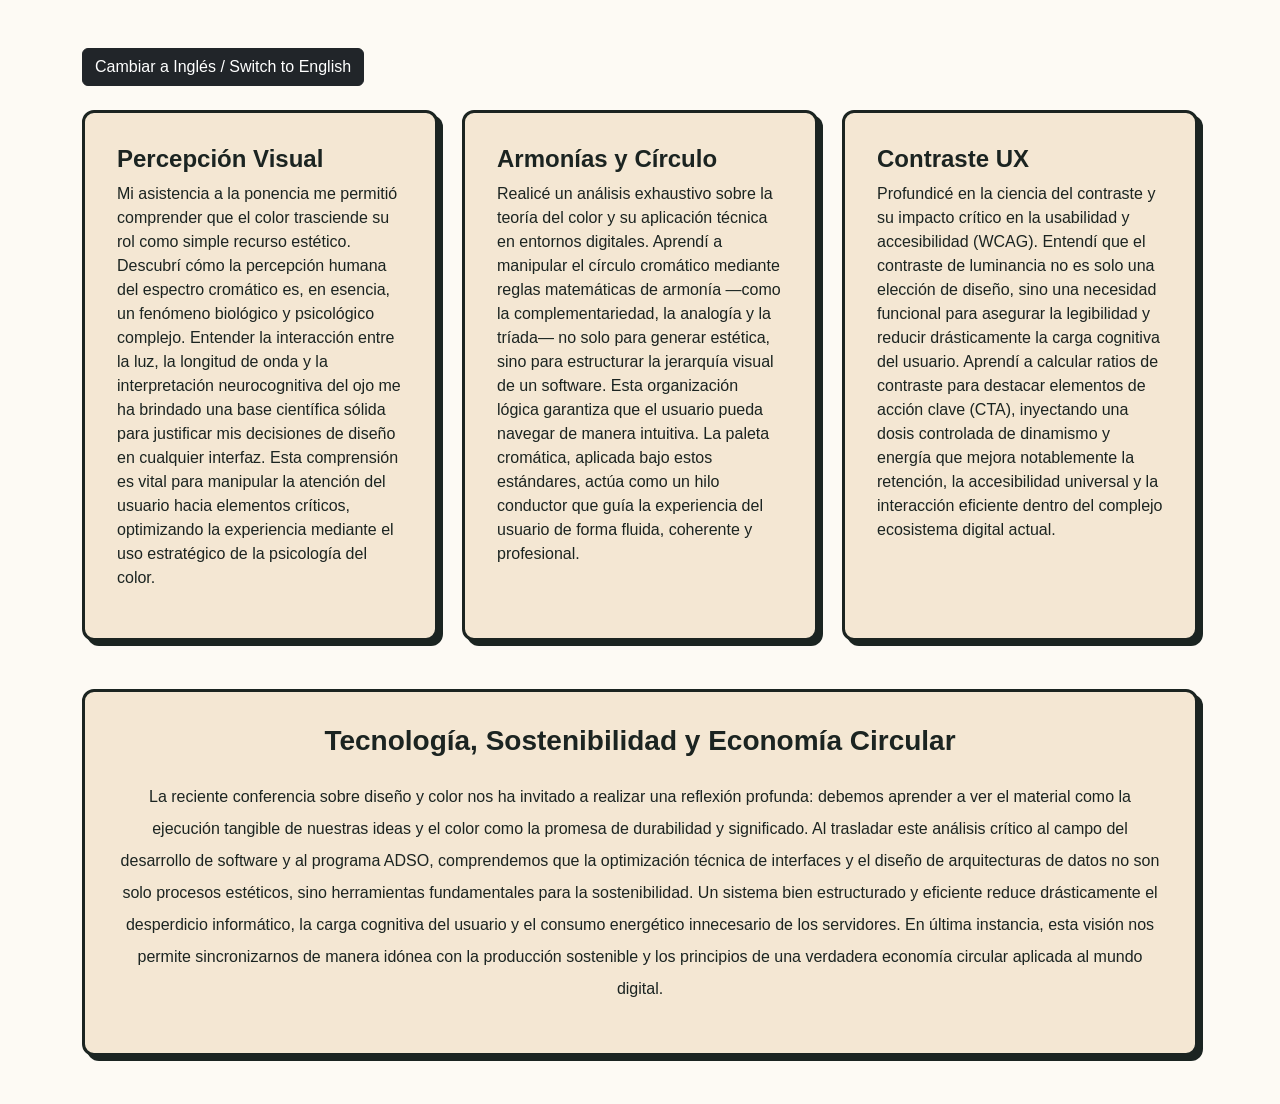
==== commit a67b8936: "Cambiaos" ====
--- a/index.html
+++ b/index.html
@@ -2,124 +2,79 @@
 <html lang="es">
 <head>
     <meta charset="UTF-8">
-    <meta name="viewport" content="width=device-width, initial-scale=1.0">
-    <title>Moda ECCI - Espacio Creativo</title>
+    <title>Moda ECCI x ADSO - Análisis</title>
     <link href="https://cdn.jsdelivr.net/npm/bootstrap@5.3.2/dist/css/bootstrap.min.css" rel="stylesheet">
-    <link rel="stylesheet" href="https://cdn.jsdelivr.net/npm/bootstrap-icons@1.11.1/font/bootstrap-icons.css">
-    
     <style>
-        :root {
-            --vintage-bg: #fdfaf4; --vintage-card-bg: #f4e7d3; --vintage-dark: #1b2421;
-            --vintage-orange: #e76f51; --vintage-yellow: #f4a261; --vintage-teal: #2a9d8f;
-            --vintage-blue: #1d3557; --vintage-crimson: #e63946; --text-dark: #1b2421;
-        }
-        body { background-color: var(--vintage-bg); color: var(--text-dark); font-family: 'Segoe UI', system-ui, sans-serif; overflow-x: hidden; }
-        .navbar-glass { background-color: var(--vintage-bg); border-bottom: 3px solid var(--vintage-dark); }
-        .navbar-brand { font-weight: 800; color: var(--vintage-dark) !important; text-transform: uppercase; letter-spacing: 1px; }
-        .hero-gradient { background: linear-gradient(135deg, var(--vintage-yellow), var(--vintage-orange)); padding: 90px 0; border-bottom: 4px solid var(--vintage-dark); margin-bottom: 50px; }
-        .card-glass { background-color: var(--vintage-card-bg); border: 3px solid var(--vintage-dark) !important; border-radius: 12px; box-shadow: 5px 5px 0px var(--vintage-dark); transition: transform 0.2s ease, box-shadow 0.2s ease; }
-        .btn-toggle-lang { background: var(--vintage-blue); border: 2px solid var(--vintage-dark); color: #fff; font-weight: 700; border-radius: 8px; padding: 8px 20px; box-shadow: 3px 3px 0px var(--vintage-dark); }
-        .c-orange { color: var(--vintage-orange); } .c-teal { color: var(--vintage-teal); } .c-blue { color: var(--vintage-blue); } .c-crimson { color: var(--vintage-crimson); }
+        :root { --bg: #fdfaf4; --card: #f4e7d3; --dark: #1b2421; }
+        body { background-color: var(--bg); color: var(--dark); font-family: sans-serif; }
+        .card-long { background-color: var(--card); border: 3px solid var(--dark); border-radius: 12px; padding: 2rem; box-shadow: 5px 5px 0px var(--dark); }
     </style>
 </head>
 <body>
 
-    <nav class="navbar navbar-expand-lg navbar-dark navbar-glass sticky-top">
-        <div class="container">
-            <a class="navbar-brand" href="#"><i class="bi bi-palette-fill c-orange"></i> MODA ECCI x ADSO</a>
-            <button class="navbar-toggler bg-dark" type="button" data-bs-toggle="collapse" data-bs-target="#navbarNav"><span class="navbar-toggler-icon"></span></button>
-            <div class="collapse navbar-collapse" id="navbarNav">
-                <ul class="navbar-nav ms-auto align-items-center">
-                    <li class="nav-item"><a class="nav-link text-dark fw-bold" id="nav-inicio" href="#inicio">Inicio</a></li>
-                    <li class="nav-item"><a class="nav-link text-dark fw-bold" id="nav-experiencia" href="#experiencia">Mi Experiencia</a></li>
-                    <li class="nav-item"><a class="nav-link text-dark fw-bold" id="nav-sostenibilidad" href="#sostenibilidad">Sostenibilidad</a></li>
-                    <li class="nav-item me-2"><a class="btn btn-sm text-white bg-dark rounded px-3 fw-bold" href="glossary.html"><i class="bi bi-search"></i> Glossary</a></li>
-                    <li class="nav-item mt-2 mt-lg-0">
-                        <button id="btnToggleLang" class="btn-toggle-lang btn-sm"><i class="bi bi-translate"></i> Ver en Inglés</button>
-                    </li>
-                </ul>
+<div class="container my-5">
+    <button id="btnLang" class="btn btn-dark mb-4">Cambiar a Inglés / Switch to English</button>
+
+    <!-- Sección de tarjetas -->
+    <div class="row g-4 mb-5">
+        <div class="col-md-4">
+            <div class="card-long h-100">
+                <h4 id="t1" class="fw-bold">Percepción Visual</h4>
+                <p id="p1">Mi asistencia a la ponencia me permitió comprender que el color trasciende su rol como simple recurso estético. Descubrí cómo la percepción humana del espectro cromático es, en esencia, un fenómeno biológico y psicológico complejo. Entender la interacción entre la luz, la longitud de onda y la interpretación neurocognitiva del ojo me ha brindado una base científica sólida para justificar mis decisiones de diseño en cualquier interfaz. Esta comprensión es vital para manipular la atención del usuario hacia elementos críticos, optimizando la experiencia mediante el uso estratégico de la psicología del color.</p>
             </div>
         </div>
-    </nav>
+        <div class="col-md-4">
+            <div class="card-long h-100">
+                <h4 id="t2" class="fw-bold">Armonías y Círculo</h4>
+                <p id="p2">Realicé un análisis exhaustivo sobre la teoría del color y su aplicación técnica en entornos digitales. Aprendí a manipular el círculo cromático mediante reglas matemáticas de armonía —como la complementariedad, la analogía y la tríada— no solo para generar estética, sino para estructurar la jerarquía visual de un software. Esta organización lógica garantiza que el usuario pueda navegar de manera intuitiva. La paleta cromática, aplicada bajo estos estándares, actúa como un hilo conductor que guía la experiencia del usuario de forma fluida, coherente y profesional.</p>
+            </div>
+        </div>
+        <div class="col-md-4">
+            <div class="card-long h-100">
+                <h4 id="t3" class="fw-bold">Contraste UX</h4>
+                <p id="p3">Profundicé en la ciencia del contraste y su impacto crítico en la usabilidad y accesibilidad (WCAG). Entendí que el contraste de luminancia no es solo una elección de diseño, sino una necesidad funcional para asegurar la legibilidad y reducir drásticamente la carga cognitiva del usuario. Aprendí a calcular ratios de contraste para destacar elementos de acción clave (CTA), inyectando una dosis controlada de dinamismo y energía que mejora notablemente la retención, la accesibilidad universal y la interacción eficiente dentro del complejo ecosistema digital actual.</p>
+            </div>
+        </div>
+    </div>
 
-    <header id="inicio" class="hero-gradient text-center">
-        <div class="container">
-            <span class="badge bg-dark text-white mb-3 px-4 py-3 rounded shadow-sm fw-black fs-4" id="hero-badge">SARA VILORIA</span>
-            <h1 class="display-4 fw-black mb-3 text-uppercase" id="hero-title">El Color es un Lenguaje Caprichoso</h1>
-            <p class="fs-5 text-dark fw-semibold max-w-2xl mx-auto" id="hero-desc">Análisis técnico de la semiología visual, contrastes y armonías cromáticas aplicadas al diseño de interfaces UX.</p>
-        </div>
-    </header>
+    <!-- Sección inferior larga -->
+    <div class="card-long text-center">
+        <h3 id="t4" class="fw-bold mb-4">Tecnología, Sostenibilidad y Economía Circular</h3>
+        <p id="p4" class="lh-lg">La reciente conferencia sobre diseño y color nos ha invitado a realizar una reflexión profunda: debemos aprender a ver el material como la ejecución tangible de nuestras ideas y el color como la promesa de durabilidad y significado. Al trasladar este análisis crítico al campo del desarrollo de software y al programa ADSO, comprendemos que la optimización técnica de interfaces y el diseño de arquitecturas de datos no son solo procesos estéticos, sino herramientas fundamentales para la sostenibilidad. Un sistema bien estructurado y eficiente reduce drásticamente el desperdicio informático, la carga cognitiva del usuario y el consumo energético innecesario de los servidores. En última instancia, esta visión nos permite sincronizarnos de manera idónea con la producción sostenible y los principios de una verdadera economía circular aplicada al mundo digital.</p>
+    </div>
+</div>
 
-    <main class="container my-5">
-        <section id="experiencia" class="my-5">
-            <div class="text-center mb-5"><h2 class="fw-bold text-uppercase text-dark" id="section-title">Mi Experiencia con el Color</h2></div>
-            <div class="row g-4 justify-content-center">
-                <div class="col-md-4"><div class="card card-glass h-100 p-4"><i class="bi bi-eye-fill c-crimson fs-3 mb-2"></i><h5 class="fw-bold" id="card1-title">Percepción Visual</h5><p class="small fw-semibold" id="card1-text">Mi asistencia a la ponencia me permitió comprender que el color trasciende su rol como simple recurso estético. Descubrí cómo la percepción humana del espectro cromático es, en esencia, un fenómeno biológico y psicológico complejo, consolidando al color como una herramienta de comunicación técnica. Entender la interacción entre la luz y el ojo me ha brindado una base matemática y científica para justificar mis decisiones de diseño en cualquier interfaz.</p></div></div>
-                <div class="col-md-4"><div class="card card-glass h-100 p-4"><i class="bi bi-bezier2 c-teal fs-3 mb-2"></i><h5 class="fw-bold" id="card2-title">Armonías y Círculo</h5><p class="small fw-semibold" id="card2-text">Realicé un análisis exhaustivo sobre la teoría del color y su aplicación en entornos digitales. Aprendí a manipular el círculo cromático mediante reglas de armonía —como la complementariedad y la analogía— no solo para crear belleza, sino para organizar la jerarquía visual de un software. Esta estructura lógica garantiza que el usuario pueda navegar de forma intuitiva, permitiendo que la paleta cromática actúe como un hilo conductor que guía la experiencia del usuario de manera fluida y coherente.</p></div></div>
-                <div class="col-md-4"><div class="card card-glass h-100 p-4"><i class="bi bi-layout-wtf c-blue fs-3 mb-2"></i><h5 class="fw-bold" id="card3-title">Contraste UX</h5><p class="small fw-semibold" id="card3-text">Profundicé en la ciencia del contraste y su impacto crítico en la usabilidad y accesibilidad (WCAG). Entendí que el contraste no es solo una elección de diseño, sino una necesidad funcional para asegurar la legibilidad y reducir la carga cognitiva del usuario. Aprendí a aplicar contrastes de luminancia calculados para destacar elementos de acción clave (CTA), inyectando una dosis controlada de dinamismo y energía que mejora notablemente la retención y la interacción dentro del ecosistema digital.</p></div></div>
-            </div>
-        </section>
+<script>
+    const langBtn = document.getElementById('btnLang');
+    let isEs = true;
 
-        <section id="sostenibilidad" class="my-5">
-            <div class="card card-glass p-5 text-center">
-                <h3 class="fw-bold text-dark mb-4" id="sos-title">Tecnología, Sostenibilidad y Economía Circular</h3>
-                <p class="text-dark mx-auto max-w-3xl lh-lg fw-semibold" id="sos-desc">La reciente conferencia sobre diseño y color nos ha invitado a realizar una reflexión profunda: debemos aprender a ver el material como la ejecución tangible de nuestras ideas y el color como la promesa de durabilidad y significado. Al trasladar este análisis crítico al campo del software y al programa ADSO, comprendemos que la optimización técnica de interfaces y el diseño de arquitecturas de datos no son solo procesos estéticos, sino herramientas fundamentales para la sostenibilidad. Un sistema bien estructurado y eficiente reduce drásticamente el desperdicio informático, la carga cognitiva del usuario y el consumo energético innecesario. En última instancia, esta visión nos permite sincronizarnos de manera idónea con la producción sostenible y los principios de una verdadera economía circular.</p>
-            </div>
-        </section>
-    </main>
+    const content = {
+        es: {
+            t1: "Percepción Visual", p1: "Mi asistencia a la ponencia me permitió comprender que el color trasciende su rol como simple recurso estético. Descubrí cómo la percepción humana del espectro cromático es, en esencia, un fenómeno biológico y psicológico complejo. Entender la interacción entre la luz, la longitud de onda y la interpretación neurocognitiva del ojo me ha brindado una base científica sólida para justificar mis decisiones de diseño en cualquier interfaz. Esta comprensión es vital para manipular la atención del usuario hacia elementos críticos, optimizando la experiencia mediante el uso estratégico de la psicología del color.",
+            t2: "Armonías y Círculo", p2: "Realicé un análisis exhaustivo sobre la teoría del color y su aplicación técnica en entornos digitales. Aprendí a manipular el círculo cromático mediante reglas matemáticas de armonía —como la complementariedad, la analogía y la tríada— no solo para generar estética, sino para estructurar la jerarquía visual de un software. Esta organización lógica garantiza que el usuario pueda navegar de manera intuitiva. La paleta cromática, aplicada bajo estos estándares, actúa como un hilo conductor que guía la experiencia del usuario de forma fluida, coherente y profesional.",
+            t3: "Contraste UX", p3: "Profundicé en la ciencia del contraste y su impacto crítico en la usabilidad y accesibilidad (WCAG). Entendí que el contraste de luminancia no es solo una elección de diseño, sino una necesidad funcional para asegurar la legibilidad y reducir drásticamente la carga cognitiva del usuario. Aprendí a calcular ratios de contraste para destacar elementos de acción clave (CTA), inyectando una dosis controlada de dinamismo y energía que mejora notablemente la retención, la accesibilidad universal y la interacción eficiente dentro del complejo ecosistema digital actual.",
+            t4: "Tecnología, Sostenibilidad y Economía Circular", p4: "La reciente conferencia sobre diseño y color nos ha invitado a realizar una reflexión profunda: debemos aprender a ver el material como la ejecución tangible de nuestras ideas y el color como la promesa de durabilidad y significado. Al trasladar este análisis crítico al campo del desarrollo de software y al programa ADSO, comprendemos que la optimización técnica de interfaces y el diseño de arquitecturas de datos no son solo procesos estéticos, sino herramientas fundamentales para la sostenibilidad. Un sistema bien estructurado y eficiente reduce drásticamente el desperdicio informático, la carga cognitiva del usuario y el consumo energético innecesario de los servidores. En última instancia, esta visión nos permite sincronizarnos de manera idónea con la producción sostenible y los principios de una verdadera economía circular aplicada al mundo digital."
+        },
+        en: {
+            t1: "Visual Perception", p1: "My attendance at the keynote allowed me to understand that color goes beyond a mere aesthetic resource. I discovered how human perception of the chromatic spectrum is, in essence, a complex biological and psychological phenomenon. Understanding the interaction between light, wavelength, and the eye's neurocognitive interpretation has provided me with a solid scientific foundation to justify my design decisions in any interface. This understanding is vital for manipulating user attention toward critical elements, optimizing the experience through the strategic use of color psychology.",
+            t2: "Harmonies & Wheel", p2: "I conducted an exhaustive analysis of color theory and its technical application in digital environments. I learned to manipulate the color wheel using mathematical harmony rules—such as complementarity, analogy, and triads—not just to generate aesthetics, but to structure the visual hierarchy of software. This logical organization ensures that the user can navigate intuitively. The color palette, applied under these standards, acts as a guiding thread that leads the user experience fluidly, coherently, and professionally.",
+            t3: "UX Contrast", p3: "I delved into the science of contrast and its critical impact on usability and accessibility (WCAG). I understood that luminance contrast is not just a design choice, but a functional necessity to ensure legibility and drastically reduce user cognitive load. I learned to calculate contrast ratios to highlight key action elements (CTA), injecting a controlled dose of dynamism and energy that significantly improves retention, universal accessibility, and efficient interaction within today's complex digital ecosystem.",
+            t4: "Technology, Sustainability and Circular Economy", p4: "The recent conference on design and color invited us to reflect deeply: we must learn to see material as the tangible execution of our ideas and color as a promise of durability and meaning. By applying this critical analysis to the software development field and the ADSO program, we understand that technical interface optimization and data architecture design are not just aesthetic processes, but fundamental tools for sustainability. A well-structured and efficient system drastically reduces digital waste, user cognitive load, and unnecessary server energy consumption. Ultimately, this vision allows us to synchronize ourselves ideally with sustainable production and the principles of a true circular economy applied to the digital world."
+        }
+    };
 
-    <footer class="text-center py-4 mt-5 border-top border-3 border-dark" style="background-color: var(--vintage-bg);">
-        <p class="mb-1 text-dark fw-bold" id="footer-main">Karen Michel Olaya Doncel | SENA • Centro de Manufactura en Textil y Cuero</p>
-        <small class="text-muted fw-bold" id="footer-sub">Análisis y Desarrollo de Software (ADSO) - 2026</small>
-    </footer>
-
-    <script src="https://cdn.jsdelivr.net/npm/bootstrap@5.3.2/dist/js/bootstrap.bundle.min.js"></script>
-    <script>
-        const btnLang = document.getElementById('btnToggleLang');
-        let isEnglish = false;
-        const translations = {
-            es: { 
-                navInicio: "Inicio", navExp: "Mi Experiencia", navSos: "Sostenibilidad", badge: "SARA VILORIA", 
-                title: "El Color es un Lenguaje Caprichoso", desc: "Análisis técnico de la semiología visual, contrastes y armonías cromáticas aplicadas al diseño de interfaces UX.", 
-                secTitle: "Mi Experiencia con el Color", card1Title: "Percepción Visual", card1Text: "Mi asistencia a la ponencia me permitió comprender que el color trasciende su rol como simple recurso estético. Descubrí cómo la percepción humana del espectro cromático es, en esencia, un fenómeno biológico y psicológico complejo, consolidando al color como una herramienta de comunicación técnica. Entender la interacción entre la luz y el ojo me ha brindado una base matemática y científica para justificar mis decisiones de diseño en cualquier interfaz.", 
-                card2Title: "Armonías y Círculo", card2Text: "Realicé un análisis exhaustivo sobre la teoría del color y su aplicación en entornos digitales. Aprendí a manipular el círculo cromático mediante reglas de armonía —como la complementariedad y la analogía— no solo para crear belleza, sino para organizar la jerarquía visual de un software. Esta estructura lógica garantiza que el usuario pueda navegar de forma intuitiva, permitiendo que la paleta cromática actúe como un hilo conductor que guía la experiencia del usuario de manera fluida y coherente.", 
-                card3Title: "Contraste UX", card3Text: "Profundicé en la ciencia del contraste y su impacto crítico en la usabilidad y accesibilidad (WCAG). Entendí que el contraste no es solo una elección de diseño, sino una necesidad funcional para asegurar la legibilidad y reducir la carga cognitiva del usuario. Aprendí a aplicar contrastes de luminancia calculados para destacar elementos de acción clave (CTA), inyectando una dosis controlada de dinamismo y energía que mejora notablemente la retención y la interacción dentro del ecosistema digital.", 
-                sosTitle: "Tecnología, Sostenibilidad y Economía Circular", sosDesc: "La reciente conferencia sobre diseño y color nos ha invitado a realizar una reflexión profunda: debemos aprender a ver el material como la ejecución tangible de nuestras ideas y el color como la promesa de durabilidad y significado. Al trasladar este análisis crítico al campo del software y al programa ADSO, comprendemos que la optimización técnica de interfaces y el diseño de arquitecturas de datos no son solo procesos estéticos, sino herramientas fundamentales para la sostenibilidad. Un sistema bien estructurado y eficiente reduce drásticamente el desperdicio informático, la carga cognitiva del usuario y el consumo energético innecesario. En última instancia, esta visión nos permite sincronizarnos de manera idónea con la producción sostenible y los principios de una verdadera economía circular.", 
-                footMain: "Karen Michel Olaya Doncel | SENA • Centro de Manufactura en Textil y Cuero", footSub: "Análisis y Desarrollo de Software (ADSO) - 2026" 
-            },
-            en: { 
-                navInicio: "Home", navExp: "My Experience", navSos: "Sustainability", badge: "SARA VILORIA", 
-                title: "Color is a Capricious Language", desc: "Technical analysis of visual semiotics, contrasts, and chromatic harmonies applied to UX interface design.", 
-                secTitle: "My Experience with Color", card1Title: "Visual Perception", card1Text: "My attendance at the keynote allowed me to understand that color goes beyond a mere aesthetic resource. I discovered how human perception of the chromatic spectrum is, in essence, a complex biological and psychological phenomenon, establishing color as a technical communication tool. Understanding the interaction between light and the eye has provided me with a mathematical and scientific foundation to justify my design decisions in any interface.", 
-                card2Title: "Harmonies & Wheel", card2Text: "I conducted an exhaustive analysis on color theory and its application in digital environments. I learned to manipulate the color wheel using harmony rules—such as complementarity and analogy—not just to create beauty, but to organize the visual hierarchy of software. This logical structure ensures that the user can navigate intuitively, allowing the chromatic palette to act as a thread that guides the user experience in a fluid and coherent manner.", 
-                card3Title: "UX Contrast", card3Text: "I delved into the science of contrast and its critical impact on usability and accessibility (WCAG). I understood that contrast is not just a design choice, but a functional necessity to ensure legibility and reduce user cognitive load. I learned to apply calculated luminance contrasts to highlight key action elements (CTA), injecting a controlled dose of dynamism and energy that significantly improves retention and interaction within the digital ecosystem.", 
-                sosTitle: "Technology, Sustainability and Circular Economy", sosDesc: "The recent conference on design and color invited us to reflect deeply: we must learn to see material as the tangible execution of our ideas and color as a promise of durability and meaning. By applying this critical analysis to the software field and the ADSO program, we understand that technical interface optimization and data architecture design are not just aesthetic processes, but fundamental tools for sustainability. A well-structured and efficient system drastically reduces digital waste, user cognitive load, and unnecessary energy consumption. Ultimately, this vision allows us to synchronize ourselves ideally with sustainable production and the principles of a true circular economy.", 
-                footMain: "Karen Michel Olaya Doncel | SENA • Textile and Leather Manufacturing Center", footSub: "Software Analysis and Development (ADSO) - 2026" 
-            }
-        };
-
-        btnLang.addEventListener('click', () => {
-            isEnglish = !isEnglish;
-            const lang = isEnglish ? 'en' : 'es';
-            btnLang.innerHTML = isEnglish ? '<i class="bi bi-translate"></i> Ver en Español' : '<i class="bi bi-translate"></i> Ver en Inglés';
-            document.getElementById('nav-inicio').textContent = translations[lang].navInicio;
-            document.getElementById('nav-experiencia').textContent = translations[lang].navExp;
-            document.getElementById('nav-sostenibilidad').textContent = translations[lang].navSos;
-            document.getElementById('hero-badge').textContent = translations[lang].badge;
-            document.getElementById('hero-title').textContent = translations[lang].title;
-            document.getElementById('hero-desc').textContent = translations[lang].desc;
-            document.getElementById('section-title').textContent = translations[lang].secTitle;
-            document.getElementById('card1-title').textContent = translations[lang].card1Title;
-            document.getElementById('card1-text').textContent = translations[lang].card1Text;
-            document.getElementById('card2-title').textContent = translations[lang].card2Title;
-            document.getElementById('card2-text').textContent = translations[lang].card2Text;
-            document.getElementById('card3-title').textContent = translations[lang].card3Title;
-            document.getElementById('card3-text').textContent = translations[lang].card3Text;
-            document.getElementById('sos-title').textContent = translations[lang].sosTitle;
-            document.getElementById('sos-desc').textContent = translations[lang].sosDesc;
-            document.getElementById('footer-main').textContent = translations[lang].footMain;
-            document.getElementById('footer-sub').textContent = translations[lang].footSub;
-        });
-    </script>
+    langBtn.addEventListener('click', () => {
+        isEs = !isEs;
+        const lang = isEs ? 'es' : 'en';
+        document.getElementById('t1').textContent = content[lang].t1;
+        document.getElementById('p1').textContent = content[lang].p1;
+        document.getElementById('t2').textContent = content[lang].t2;
+        document.getElementById('p2').textContent = content[lang].p2;
+        document.getElementById('t3').textContent = content[lang].t3;
+        document.getElementById('p3').textContent = content[lang].p3;
+        document.getElementById('t4').textContent = content[lang].t4;
+        document.getElementById('p4').textContent = content[lang].p4;
+    });
+</script>
 </body>
 </html>
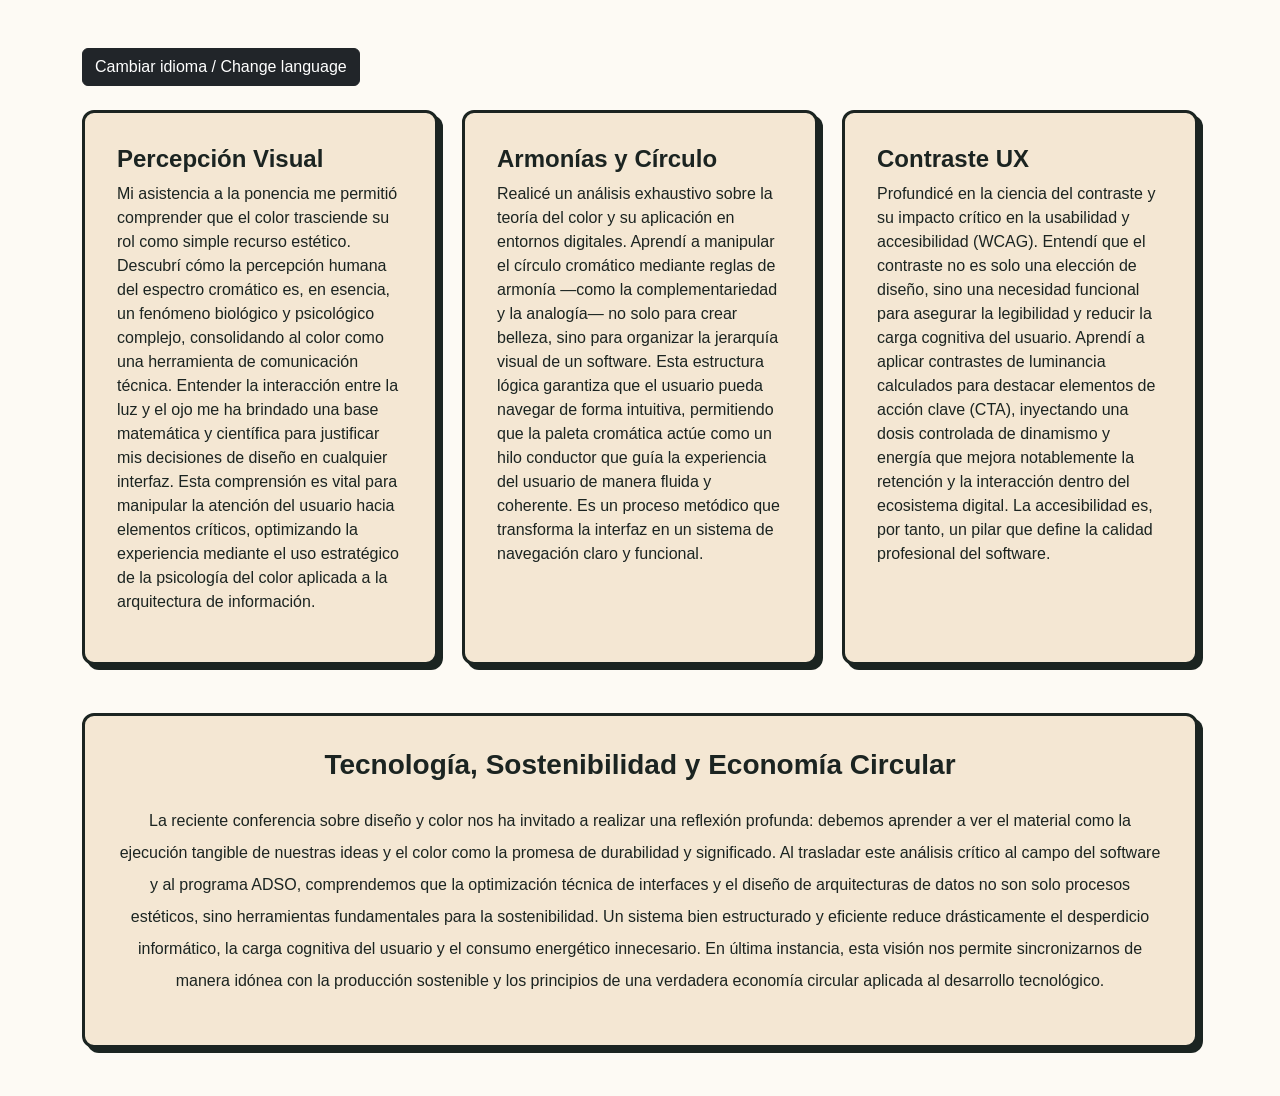
==== commit efe6ccd7: "cambios" ====
--- a/index.html
+++ b/index.html
@@ -13,34 +13,32 @@
 <body>
 
 <div class="container my-5">
-    <button id="btnLang" class="btn btn-dark mb-4">Cambiar a Inglés / Switch to English</button>
+    <button id="btnLang" class="btn btn-dark mb-4">Cambiar idioma / Change language</button>
 
-    <!-- Sección de tarjetas -->
     <div class="row g-4 mb-5">
         <div class="col-md-4">
             <div class="card-long h-100">
                 <h4 id="t1" class="fw-bold">Percepción Visual</h4>
-                <p id="p1">Mi asistencia a la ponencia me permitió comprender que el color trasciende su rol como simple recurso estético. Descubrí cómo la percepción humana del espectro cromático es, en esencia, un fenómeno biológico y psicológico complejo. Entender la interacción entre la luz, la longitud de onda y la interpretación neurocognitiva del ojo me ha brindado una base científica sólida para justificar mis decisiones de diseño en cualquier interfaz. Esta comprensión es vital para manipular la atención del usuario hacia elementos críticos, optimizando la experiencia mediante el uso estratégico de la psicología del color.</p>
+                <p id="p1">Mi asistencia a la ponencia me permitió comprender que el color trasciende su rol como simple recurso estético. Descubrí cómo la percepción humana del espectro cromático es, en esencia, un fenómeno biológico y psicológico complejo, consolidando al color como una herramienta de comunicación técnica. Entender la interacción entre la luz y el ojo me ha brindado una base matemática y científica para justificar mis decisiones de diseño en cualquier interfaz. Esta comprensión es vital para manipular la atención del usuario hacia elementos críticos, optimizando la experiencia mediante el uso estratégico de la psicología del color aplicada a la arquitectura de información.</p>
             </div>
         </div>
         <div class="col-md-4">
             <div class="card-long h-100">
                 <h4 id="t2" class="fw-bold">Armonías y Círculo</h4>
-                <p id="p2">Realicé un análisis exhaustivo sobre la teoría del color y su aplicación técnica en entornos digitales. Aprendí a manipular el círculo cromático mediante reglas matemáticas de armonía —como la complementariedad, la analogía y la tríada— no solo para generar estética, sino para estructurar la jerarquía visual de un software. Esta organización lógica garantiza que el usuario pueda navegar de manera intuitiva. La paleta cromática, aplicada bajo estos estándares, actúa como un hilo conductor que guía la experiencia del usuario de forma fluida, coherente y profesional.</p>
+                <p id="p2">Realicé un análisis exhaustivo sobre la teoría del color y su aplicación en entornos digitales. Aprendí a manipular el círculo cromático mediante reglas de armonía —como la complementariedad y la analogía— no solo para crear belleza, sino para organizar la jerarquía visual de un software. Esta estructura lógica garantiza que el usuario pueda navegar de forma intuitiva, permitiendo que la paleta cromática actúe como un hilo conductor que guía la experiencia del usuario de manera fluida y coherente. Es un proceso metódico que transforma la interfaz en un sistema de navegación claro y funcional.</p>
             </div>
         </div>
         <div class="col-md-4">
             <div class="card-long h-100">
                 <h4 id="t3" class="fw-bold">Contraste UX</h4>
-                <p id="p3">Profundicé en la ciencia del contraste y su impacto crítico en la usabilidad y accesibilidad (WCAG). Entendí que el contraste de luminancia no es solo una elección de diseño, sino una necesidad funcional para asegurar la legibilidad y reducir drásticamente la carga cognitiva del usuario. Aprendí a calcular ratios de contraste para destacar elementos de acción clave (CTA), inyectando una dosis controlada de dinamismo y energía que mejora notablemente la retención, la accesibilidad universal y la interacción eficiente dentro del complejo ecosistema digital actual.</p>
+                <p id="p3">Profundicé en la ciencia del contraste y su impacto crítico en la usabilidad y accesibilidad (WCAG). Entendí que el contraste no es solo una elección de diseño, sino una necesidad funcional para asegurar la legibilidad y reducir la carga cognitiva del usuario. Aprendí a aplicar contrastes de luminancia calculados para destacar elementos de acción clave (CTA), inyectando una dosis controlada de dinamismo y energía que mejora notablemente la retención y la interacción dentro del ecosistema digital. La accesibilidad es, por tanto, un pilar que define la calidad profesional del software.</p>
             </div>
         </div>
     </div>
 
-    <!-- Sección inferior larga -->
     <div class="card-long text-center">
         <h3 id="t4" class="fw-bold mb-4">Tecnología, Sostenibilidad y Economía Circular</h3>
-        <p id="p4" class="lh-lg">La reciente conferencia sobre diseño y color nos ha invitado a realizar una reflexión profunda: debemos aprender a ver el material como la ejecución tangible de nuestras ideas y el color como la promesa de durabilidad y significado. Al trasladar este análisis crítico al campo del desarrollo de software y al programa ADSO, comprendemos que la optimización técnica de interfaces y el diseño de arquitecturas de datos no son solo procesos estéticos, sino herramientas fundamentales para la sostenibilidad. Un sistema bien estructurado y eficiente reduce drásticamente el desperdicio informático, la carga cognitiva del usuario y el consumo energético innecesario de los servidores. En última instancia, esta visión nos permite sincronizarnos de manera idónea con la producción sostenible y los principios de una verdadera economía circular aplicada al mundo digital.</p>
+        <p id="p4" class="lh-lg">La reciente conferencia sobre diseño y color nos ha invitado a realizar una reflexión profunda: debemos aprender a ver el material como la ejecución tangible de nuestras ideas y el color como la promesa de durabilidad y significado. Al trasladar este análisis crítico al campo del software y al programa ADSO, comprendemos que la optimización técnica de interfaces y el diseño de arquitecturas de datos no son solo procesos estéticos, sino herramientas fundamentales para la sostenibilidad. Un sistema bien estructurado y eficiente reduce drásticamente el desperdicio informático, la carga cognitiva del usuario y el consumo energético innecesario. En última instancia, esta visión nos permite sincronizarnos de manera idónea con la producción sostenible y los principios de una verdadera economía circular aplicada al desarrollo tecnológico.</p>
     </div>
 </div>
 
@@ -50,16 +48,16 @@
 
     const content = {
         es: {
-            t1: "Percepción Visual", p1: "Mi asistencia a la ponencia me permitió comprender que el color trasciende su rol como simple recurso estético. Descubrí cómo la percepción humana del espectro cromático es, en esencia, un fenómeno biológico y psicológico complejo. Entender la interacción entre la luz, la longitud de onda y la interpretación neurocognitiva del ojo me ha brindado una base científica sólida para justificar mis decisiones de diseño en cualquier interfaz. Esta comprensión es vital para manipular la atención del usuario hacia elementos críticos, optimizando la experiencia mediante el uso estratégico de la psicología del color.",
-            t2: "Armonías y Círculo", p2: "Realicé un análisis exhaustivo sobre la teoría del color y su aplicación técnica en entornos digitales. Aprendí a manipular el círculo cromático mediante reglas matemáticas de armonía —como la complementariedad, la analogía y la tríada— no solo para generar estética, sino para estructurar la jerarquía visual de un software. Esta organización lógica garantiza que el usuario pueda navegar de manera intuitiva. La paleta cromática, aplicada bajo estos estándares, actúa como un hilo conductor que guía la experiencia del usuario de forma fluida, coherente y profesional.",
-            t3: "Contraste UX", p3: "Profundicé en la ciencia del contraste y su impacto crítico en la usabilidad y accesibilidad (WCAG). Entendí que el contraste de luminancia no es solo una elección de diseño, sino una necesidad funcional para asegurar la legibilidad y reducir drásticamente la carga cognitiva del usuario. Aprendí a calcular ratios de contraste para destacar elementos de acción clave (CTA), inyectando una dosis controlada de dinamismo y energía que mejora notablemente la retención, la accesibilidad universal y la interacción eficiente dentro del complejo ecosistema digital actual.",
-            t4: "Tecnología, Sostenibilidad y Economía Circular", p4: "La reciente conferencia sobre diseño y color nos ha invitado a realizar una reflexión profunda: debemos aprender a ver el material como la ejecución tangible de nuestras ideas y el color como la promesa de durabilidad y significado. Al trasladar este análisis crítico al campo del desarrollo de software y al programa ADSO, comprendemos que la optimización técnica de interfaces y el diseño de arquitecturas de datos no son solo procesos estéticos, sino herramientas fundamentales para la sostenibilidad. Un sistema bien estructurado y eficiente reduce drásticamente el desperdicio informático, la carga cognitiva del usuario y el consumo energético innecesario de los servidores. En última instancia, esta visión nos permite sincronizarnos de manera idónea con la producción sostenible y los principios de una verdadera economía circular aplicada al mundo digital."
+            t1: "Percepción Visual", p1: "Mi asistencia a la ponencia me permitió comprender que el color trasciende su rol como simple recurso estético. Descubrí cómo la percepción humana del espectro cromático es, en esencia, un fenómeno biológico y psicológico complejo, consolidando al color como una herramienta de comunicación técnica. Entender la interacción entre la luz y el ojo me ha brindado una base matemática y científica para justificar mis decisiones de diseño en cualquier interfaz. Esta comprensión es vital para manipular la atención del usuario hacia elementos críticos, optimizando la experiencia mediante el uso estratégico de la psicología del color aplicada a la arquitectura de información.",
+            t2: "Armonías y Círculo", p2: "Realicé un análisis exhaustivo sobre la teoría del color y su aplicación en entornos digitales. Aprendí a manipular el círculo cromático mediante reglas de armonía —como la complementariedad y la analogía— no solo para crear belleza, sino para organizar la jerarquía visual de un software. Esta estructura lógica garantiza que el usuario pueda navegar de forma intuitiva, permitiendo que la paleta cromática actúe como un hilo conductor que guía la experiencia del usuario de manera fluida y coherente. Es un proceso metódico que transforma la interfaz en un sistema de navegación claro y funcional.",
+            t3: "Contraste UX", p3: "Profundicé en la ciencia del contraste y su impacto crítico en la usabilidad y accesibilidad (WCAG). Entendí que el contraste no es solo una elección de diseño, sino una necesidad funcional para asegurar la legibilidad y reducir la carga cognitiva del usuario. Aprendí a aplicar contrastes de luminancia calculados para destacar elementos de acción clave (CTA), inyectando una dosis controlada de dinamismo y energía que mejora notablemente la retención y la interacción dentro del ecosistema digital. La accesibilidad es, por tanto, un pilar que define la calidad profesional del software.",
+            t4: "Tecnología, Sostenibilidad y Economía Circular", p4: "La reciente conferencia sobre diseño y color nos ha invitado a realizar una reflexión profunda: debemos aprender a ver el material como la ejecución tangible de nuestras ideas y el color como la promesa de durabilidad y significado. Al trasladar este análisis crítico al campo del software y al programa ADSO, comprendemos que la optimización técnica de interfaces y el diseño de arquitecturas de datos no son solo procesos estéticos, sino herramientas fundamentales para la sostenibilidad. Un sistema bien estructurado y eficiente reduce drásticamente el desperdicio informático, la carga cognitiva del usuario y el consumo energético innecesario. En última instancia, esta visión nos permite sincronizarnos de manera idónea con la producción sostenible y los principios de una verdadera economía circular aplicada al desarrollo tecnológico."
         },
         en: {
-            t1: "Visual Perception", p1: "My attendance at the keynote allowed me to understand that color goes beyond a mere aesthetic resource. I discovered how human perception of the chromatic spectrum is, in essence, a complex biological and psychological phenomenon. Understanding the interaction between light, wavelength, and the eye's neurocognitive interpretation has provided me with a solid scientific foundation to justify my design decisions in any interface. This understanding is vital for manipulating user attention toward critical elements, optimizing the experience through the strategic use of color psychology.",
-            t2: "Harmonies & Wheel", p2: "I conducted an exhaustive analysis of color theory and its technical application in digital environments. I learned to manipulate the color wheel using mathematical harmony rules—such as complementarity, analogy, and triads—not just to generate aesthetics, but to structure the visual hierarchy of software. This logical organization ensures that the user can navigate intuitively. The color palette, applied under these standards, acts as a guiding thread that leads the user experience fluidly, coherently, and professionally.",
-            t3: "UX Contrast", p3: "I delved into the science of contrast and its critical impact on usability and accessibility (WCAG). I understood that luminance contrast is not just a design choice, but a functional necessity to ensure legibility and drastically reduce user cognitive load. I learned to calculate contrast ratios to highlight key action elements (CTA), injecting a controlled dose of dynamism and energy that significantly improves retention, universal accessibility, and efficient interaction within today's complex digital ecosystem.",
-            t4: "Technology, Sustainability and Circular Economy", p4: "The recent conference on design and color invited us to reflect deeply: we must learn to see material as the tangible execution of our ideas and color as a promise of durability and meaning. By applying this critical analysis to the software development field and the ADSO program, we understand that technical interface optimization and data architecture design are not just aesthetic processes, but fundamental tools for sustainability. A well-structured and efficient system drastically reduces digital waste, user cognitive load, and unnecessary server energy consumption. Ultimately, this vision allows us to synchronize ourselves ideally with sustainable production and the principles of a true circular economy applied to the digital world."
+            t1: "Visual Perception", p1: "My attendance at the keynote allowed me to understand that color transcends its role as a simple aesthetic resource. I discovered how human perception of the chromatic spectrum is, in essence, a complex biological and psychological phenomenon, establishing color as a technical communication tool. Understanding the interaction between light and the eye has provided me with a mathematical and scientific foundation to justify my design decisions in any interface. This understanding is vital for manipulating user attention toward critical elements, optimizing the experience through the strategic use of color psychology applied to information architecture.",
+            t2: "Harmonies & Wheel", p2: "I conducted an exhaustive analysis of color theory and its application in digital environments. I learned to manipulate the color wheel using harmony rules—such as complementarity and analogy—not just to create beauty, but to organize the visual hierarchy of software. This logical structure ensures that the user can navigate intuitively, allowing the chromatic palette to act as a thread that guides the user experience in a fluid and coherent manner. It is a methodical process that transforms the interface into a clear and functional navigation system.",
+            t3: "UX Contrast", p3: "I delved into the science of contrast and its critical impact on usability and accessibility (WCAG). I understood that contrast is not just a design choice, but a functional necessity to ensure legibility and reduce user cognitive load. I learned to apply calculated luminance contrasts to highlight key action elements (CTA), injecting a controlled dose of dynamism and energy that significantly improves retention and interaction within the digital ecosystem. Accessibility is, therefore, a pillar that defines the professional quality of software.",
+            t4: "Technology, Sustainability and Circular Economy", p4: "The recent conference on design and color invited us to reflect deeply: we must learn to see material as the tangible execution of our ideas and color as a promise of durability and meaning. By applying this critical analysis to the software field and the ADSO program, we understand that technical interface optimization and data architecture design are not just aesthetic processes, but fundamental tools for sustainability. A well-structured and efficient system drastically reduces digital waste, user cognitive load, and unnecessary energy consumption. Ultimately, this vision allows us to synchronize ourselves ideally with sustainable production and the principles of a true circular economy applied to technological development."
         }
     };
 
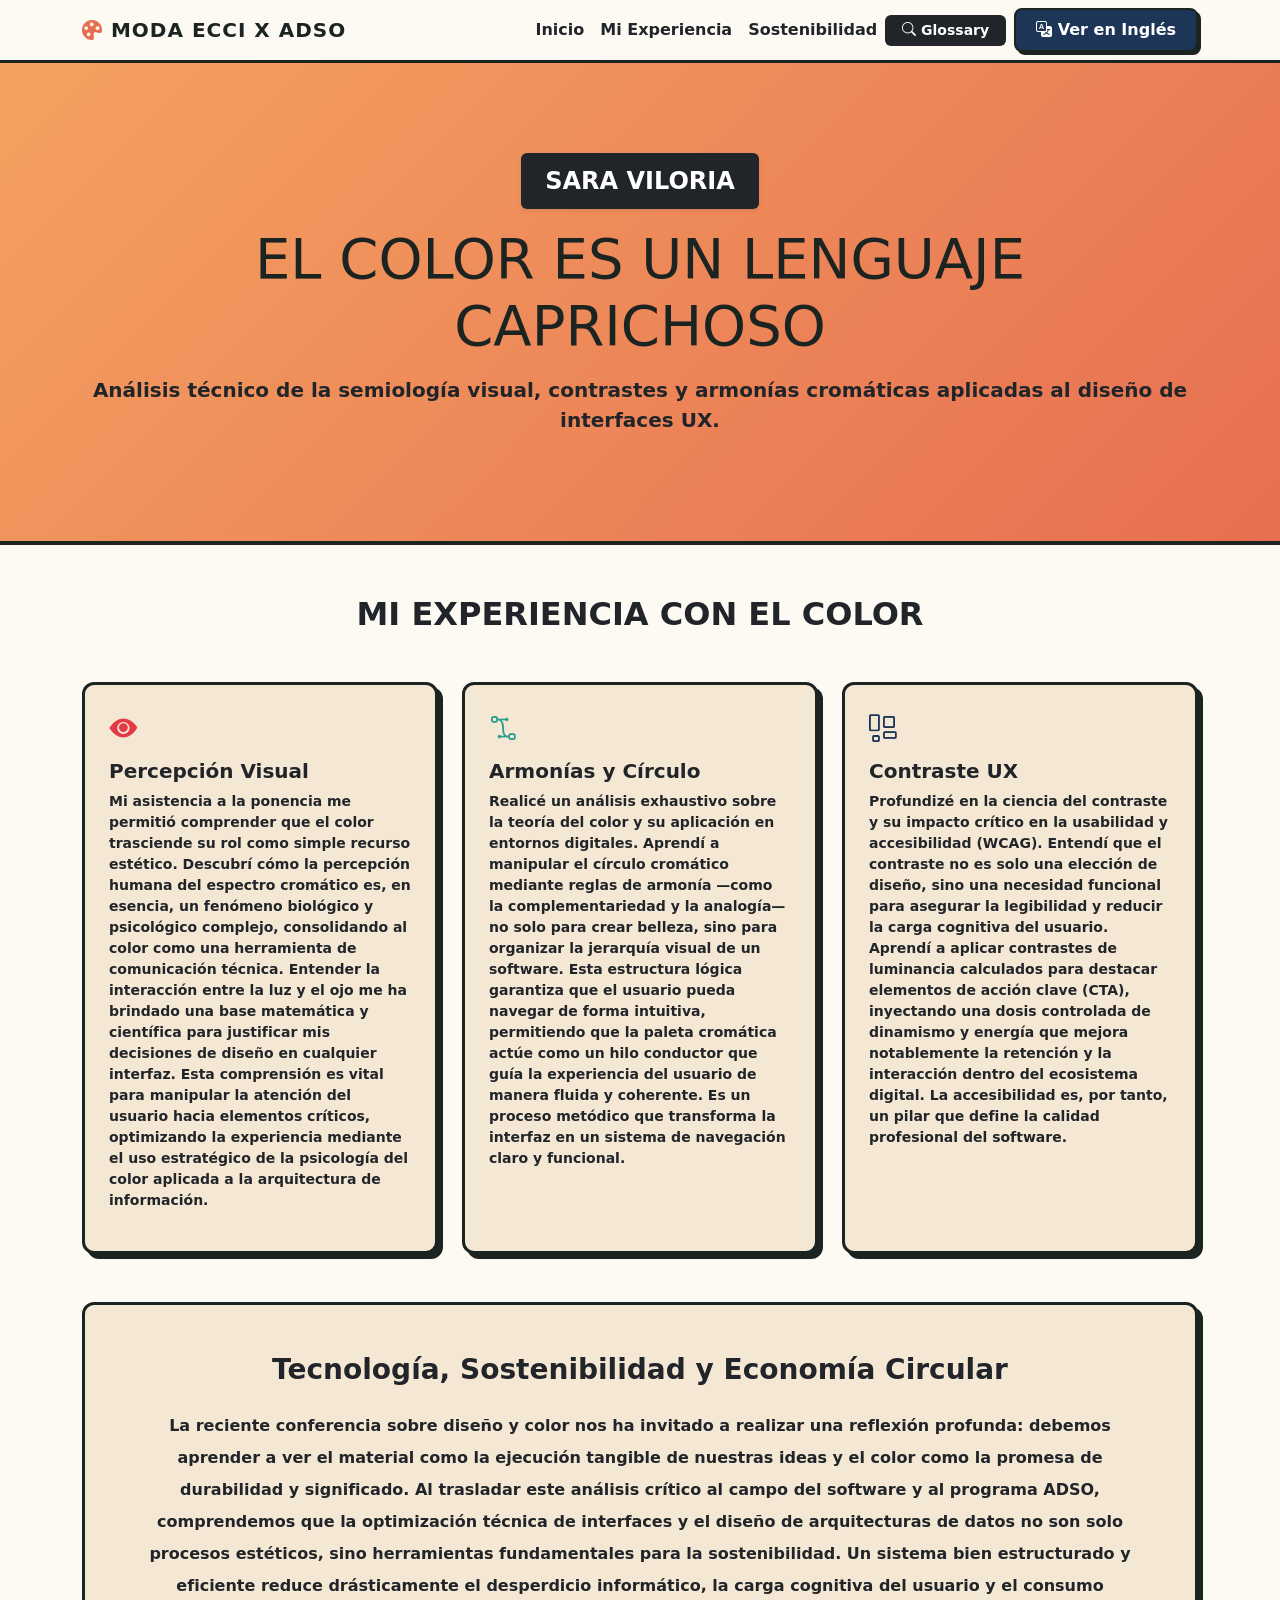
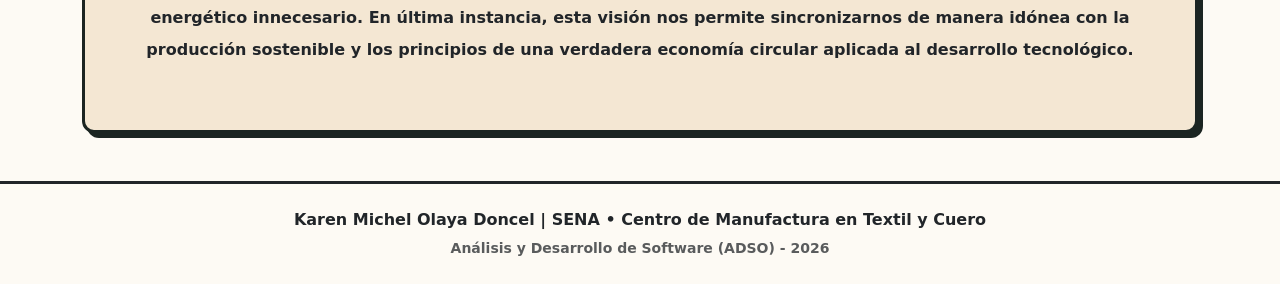
==== commit 3a8926ae: "Modificado" ====
--- a/index.html
+++ b/index.html
@@ -2,77 +2,124 @@
 <html lang="es">
 <head>
     <meta charset="UTF-8">
-    <title>Moda ECCI x ADSO - Análisis</title>
+    <meta name="viewport" content="width=device-width, initial-scale=1.0">
+    <title>Moda ECCI - Espacio Creativo</title>
     <link href="https://cdn.jsdelivr.net/npm/bootstrap@5.3.2/dist/css/bootstrap.min.css" rel="stylesheet">
+    <link rel="stylesheet" href="https://cdn.jsdelivr.net/npm/bootstrap-icons@1.11.1/font/bootstrap-icons.css">
+    
     <style>
-        :root { --bg: #fdfaf4; --card: #f4e7d3; --dark: #1b2421; }
-        body { background-color: var(--bg); color: var(--dark); font-family: sans-serif; }
-        .card-long { background-color: var(--card); border: 3px solid var(--dark); border-radius: 12px; padding: 2rem; box-shadow: 5px 5px 0px var(--dark); }
+        :root {
+            --vintage-bg: #fdfaf4; --vintage-card-bg: #f4e7d3; --vintage-dark: #1b2421;
+            --vintage-orange: #e76f51; --vintage-yellow: #f4a261; --vintage-teal: #2a9d8f;
+            --vintage-blue: #1d3557; --vintage-crimson: #e63946; --text-dark: #1b2421;
+        }
+        body { background-color: var(--vintage-bg); color: var(--text-dark); font-family: 'Segoe UI', system-ui, sans-serif; overflow-x: hidden; }
+        .navbar-glass { background-color: var(--vintage-bg); border-bottom: 3px solid var(--vintage-dark); }
+        .navbar-brand { font-weight: 800; color: var(--vintage-dark) !important; text-transform: uppercase; letter-spacing: 1px; }
+        .hero-gradient { background: linear-gradient(135deg, var(--vintage-yellow), var(--vintage-orange)); padding: 90px 0; border-bottom: 4px solid var(--vintage-dark); margin-bottom: 50px; }
+        .card-glass { background-color: var(--vintage-card-bg); border: 3px solid var(--vintage-dark) !important; border-radius: 12px; box-shadow: 5px 5px 0px var(--vintage-dark); transition: transform 0.2s ease, box-shadow 0.2s ease; }
+        .btn-toggle-lang { background: var(--vintage-blue); border: 2px solid var(--vintage-dark); color: #fff; font-weight: 700; border-radius: 8px; padding: 8px 20px; box-shadow: 3px 3px 0px var(--vintage-dark); }
+        .c-orange { color: var(--vintage-orange); } .c-teal { color: var(--vintage-teal); } .c-blue { color: var(--vintage-blue); } .c-crimson { color: var(--vintage-crimson); }
     </style>
 </head>
 <body>
 
-<div class="container my-5">
-    <button id="btnLang" class="btn btn-dark mb-4">Cambiar idioma / Change language</button>
-
-    <div class="row g-4 mb-5">
-        <div class="col-md-4">
-            <div class="card-long h-100">
-                <h4 id="t1" class="fw-bold">Percepción Visual</h4>
-                <p id="p1">Mi asistencia a la ponencia me permitió comprender que el color trasciende su rol como simple recurso estético. Descubrí cómo la percepción humana del espectro cromático es, en esencia, un fenómeno biológico y psicológico complejo, consolidando al color como una herramienta de comunicación técnica. Entender la interacción entre la luz y el ojo me ha brindado una base matemática y científica para justificar mis decisiones de diseño en cualquier interfaz. Esta comprensión es vital para manipular la atención del usuario hacia elementos críticos, optimizando la experiencia mediante el uso estratégico de la psicología del color aplicada a la arquitectura de información.</p>
+    <nav class="navbar navbar-expand-lg navbar-dark navbar-glass sticky-top">
+        <div class="container">
+            <a class="navbar-brand" href="#"><i class="bi bi-palette-fill c-orange"></i> MODA ECCI x ADSO</a>
+            <button class="navbar-toggler bg-dark" type="button" data-bs-toggle="collapse" data-bs-target="#navbarNav"><span class="navbar-toggler-icon"></span></button>
+            <div class="collapse navbar-collapse" id="navbarNav">
+                <ul class="navbar-nav ms-auto align-items-center">
+                    <li class="nav-item"><a class="nav-link text-dark fw-bold" id="nav-inicio" href="#inicio">Inicio</a></li>
+                    <li class="nav-item"><a class="nav-link text-dark fw-bold" id="nav-experiencia" href="#experiencia">Mi Experiencia</a></li>
+                    <li class="nav-item"><a class="nav-link text-dark fw-bold" id="nav-sostenibilidad" href="#sostenibilidad">Sostenibilidad</a></li>
+                    <li class="nav-item me-2"><a class="btn btn-sm text-white bg-dark rounded px-3 fw-bold" href="glossary.html"><i class="bi bi-search"></i> Glossary</a></li>
+                    <li class="nav-item mt-2 mt-lg-0">
+                        <button id="btnToggleLang" class="btn-toggle-lang btn-sm"><i class="bi bi-translate"></i> Ver en Inglés</button>
+                    </li>
+                </ul>
             </div>
         </div>
-        <div class="col-md-4">
-            <div class="card-long h-100">
-                <h4 id="t2" class="fw-bold">Armonías y Círculo</h4>
-                <p id="p2">Realicé un análisis exhaustivo sobre la teoría del color y su aplicación en entornos digitales. Aprendí a manipular el círculo cromático mediante reglas de armonía —como la complementariedad y la analogía— no solo para crear belleza, sino para organizar la jerarquía visual de un software. Esta estructura lógica garantiza que el usuario pueda navegar de forma intuitiva, permitiendo que la paleta cromática actúe como un hilo conductor que guía la experiencia del usuario de manera fluida y coherente. Es un proceso metódico que transforma la interfaz en un sistema de navegación claro y funcional.</p>
+    </nav>
+
+    <header id="inicio" class="hero-gradient text-center">
+        <div class="container">
+            <span class="badge bg-dark text-white mb-3 px-4 py-3 rounded shadow-sm fw-black fs-4" id="hero-badge">SARA VILORIA</span>
+            <h1 class="display-4 fw-black mb-3 text-uppercase" id="hero-title">El Color es un Lenguaje Caprichoso</h1>
+            <p class="fs-5 text-dark fw-semibold max-w-2xl mx-auto" id="hero-desc">Análisis técnico de la semiología visual, contrastes y armonías cromáticas aplicadas al diseño de interfaces UX.</p>
+        </div>
+    </header>
+
+    <main class="container my-5">
+        <section id="experiencia" class="my-5">
+            <div class="text-center mb-5"><h2 class="fw-bold text-uppercase text-dark" id="section-title">Mi Experiencia con el Color</h2></div>
+            <div class="row g-4 justify-content-center">
+                <div class="col-md-4"><div class="card card-glass h-100 p-4"><i class="bi bi-eye-fill c-crimson fs-3 mb-2"></i><h5 class="fw-bold" id="card1-title">Percepción Visual</h5><p class="small fw-semibold" id="card1-text">Mi asistencia a la ponencia me permitió comprender que el color trasciende su rol como simple recurso estético. Descubrí cómo la percepción humana del espectro cromático es, en esencia, un fenómeno biológico y psicológico complejo, consolidando al color como una herramienta de comunicación técnica. Entender la interacción entre la luz y el ojo me ha brindado una base matemática y científica para justificar mis decisiones de diseño en cualquier interfaz. Esta comprensión es vital para manipular la atención del usuario hacia elementos críticos, optimizando la experiencia mediante el uso estratégico de la psicología del color aplicada a la arquitectura de información.</p></div></div>
+                <div class="col-md-4"><div class="card card-glass h-100 p-4"><i class="bi bi-bezier2 c-teal fs-3 mb-2"></i><h5 class="fw-bold" id="card2-title">Armonías y Círculo</h5><p class="small fw-semibold" id="card2-text">Realicé un análisis exhaustivo sobre la teoría del color y su aplicación en entornos digitales. Aprendí a manipular el círculo cromático mediante reglas de armonía —como la complementariedad y la analogía— no solo para crear belleza, sino para organizar la jerarquía visual de un software. Esta estructura lógica garantiza que el usuario pueda navegar de forma intuitiva, permitiendo que la paleta cromática actúe como un hilo conductor que guía la experiencia del usuario de manera fluida y coherente. Es un proceso metódico que transforma la interfaz en un sistema de navegación claro y funcional.</p></div></div>
+                <div class="col-md-4"><div class="card card-glass h-100 p-4"><i class="bi bi-layout-wtf c-blue fs-3 mb-2"></i><h5 class="fw-bold" id="card3-title">Contraste UX</h5><p class="small fw-semibold" id="card3-text">Profundizé en la ciencia del contraste y su impacto crítico en la usabilidad y accesibilidad (WCAG). Entendí que el contraste no es solo una elección de diseño, sino una necesidad funcional para asegurar la legibilidad y reducir la carga cognitiva del usuario. Aprendí a aplicar contrastes de luminancia calculados para destacar elementos de acción clave (CTA), inyectando una dosis controlada de dinamismo y energía que mejora notablemente la retención y la interacción dentro del ecosistema digital. La accesibilidad es, por tanto, un pilar que define la calidad profesional del software.</p></div></div>
             </div>
-        </div>
-        <div class="col-md-4">
-            <div class="card-long h-100">
-                <h4 id="t3" class="fw-bold">Contraste UX</h4>
-                <p id="p3">Profundicé en la ciencia del contraste y su impacto crítico en la usabilidad y accesibilidad (WCAG). Entendí que el contraste no es solo una elección de diseño, sino una necesidad funcional para asegurar la legibilidad y reducir la carga cognitiva del usuario. Aprendí a aplicar contrastes de luminancia calculados para destacar elementos de acción clave (CTA), inyectando una dosis controlada de dinamismo y energía que mejora notablemente la retención y la interacción dentro del ecosistema digital. La accesibilidad es, por tanto, un pilar que define la calidad profesional del software.</p>
+        </section>
+
+        <section id="sostenibilidad" class="my-5">
+            <div class="card card-glass p-5 text-center">
+                <h3 class="fw-bold text-dark mb-4" id="sos-title">Tecnología, Sostenibilidad y Economía Circular</h3>
+                <p class="text-dark mx-auto max-w-3xl lh-lg fw-semibold" id="sos-desc">La reciente conferencia sobre diseño y color nos ha invitado a realizar una reflexión profunda: debemos aprender a ver el material como la ejecución tangible de nuestras ideas y el color como la promesa de durabilidad y significado. Al trasladar este análisis crítico al campo del software y al programa ADSO, comprendemos que la optimización técnica de interfaces y el diseño de arquitecturas de datos no son solo procesos estéticos, sino herramientas fundamentales para la sostenibilidad. Un sistema bien estructurado y eficiente reduce drásticamente el desperdicio informático, la carga cognitiva del usuario y el consumo energético innecesario. En última instancia, esta visión nos permite sincronizarnos de manera idónea con la producción sostenible y los principios de una verdadera economía circular aplicada al desarrollo tecnológico.</p>
             </div>
-        </div>
-    </div>
+        </section>
+    </main>
 
-    <div class="card-long text-center">
-        <h3 id="t4" class="fw-bold mb-4">Tecnología, Sostenibilidad y Economía Circular</h3>
-        <p id="p4" class="lh-lg">La reciente conferencia sobre diseño y color nos ha invitado a realizar una reflexión profunda: debemos aprender a ver el material como la ejecución tangible de nuestras ideas y el color como la promesa de durabilidad y significado. Al trasladar este análisis crítico al campo del software y al programa ADSO, comprendemos que la optimización técnica de interfaces y el diseño de arquitecturas de datos no son solo procesos estéticos, sino herramientas fundamentales para la sostenibilidad. Un sistema bien estructurado y eficiente reduce drásticamente el desperdicio informático, la carga cognitiva del usuario y el consumo energético innecesario. En última instancia, esta visión nos permite sincronizarnos de manera idónea con la producción sostenible y los principios de una verdadera economía circular aplicada al desarrollo tecnológico.</p>
-    </div>
-</div>
+    <footer class="text-center py-4 mt-5 border-top border-3 border-dark" style="background-color: var(--vintage-bg);">
+        <p class="mb-1 text-dark fw-bold" id="footer-main">Karen Michel Olaya Doncel | SENA • Centro de Manufactura en Textil y Cuero</p>
+        <small class="text-muted fw-bold" id="footer-sub">Análisis y Desarrollo de Software (ADSO) - 2026</small>
+    </footer>
 
-<script>
-    const langBtn = document.getElementById('btnLang');
-    let isEs = true;
+    <script src="https://cdn.jsdelivr.net/npm/bootstrap@5.3.2/dist/js/bootstrap.bundle.min.js"></script>
+    <script>
+        const btnLang = document.getElementById('btnToggleLang');
+        let isEnglish = false;
+        const translations = {
+            es: { 
+                navInicio: "Inicio", navExp: "Mi Experiencia", navSos: "Sostenibilidad", badge: "SARA VILORIA", 
+                title: "El Color es un Lenguaje Caprichoso", desc: "Análisis técnico de la semiología visual, contrastes y armonías cromáticas aplicadas al diseño de interfaces UX.", 
+                secTitle: "Mi Experiencia con el Color", card1Title: "Percepción Visual", card1Text: "Mi asistencia a la ponencia me permitió comprender que el color trasciende su rol como simple recurso estético. Descubrí cómo la percepción humana del espectro cromático es, en esencia, un fenómeno biológico y psicológico complejo, consolidando al color como una herramienta de comunicación técnica. Entender la interacción entre la luz y el ojo me ha brindado una base matemática y científica para justificar mis decisiones de diseño en cualquier interfaz. Esta comprensión es vital para manipular la atención del usuario hacia elementos críticos, optimizando la experiencia mediante el uso estratégico de la psicología del color aplicada a la arquitectura de información.", 
+                card2Title: "Armonías y Círculo", card2Text: "Realicé un análisis exhaustivo sobre la teoría del color y su aplicación en entornos digitales. Aprendí a manipular el círculo cromático mediante reglas de armonía —como la complementariedad y la analogía— no solo para crear belleza, sino para organizar la jerarquía visual de un software. Esta estructura lógica garantiza que el usuario pueda navegar de forma intuitiva, permitiendo que la paleta cromática actúe como un hilo conductor que guía la experiencia del usuario de manera fluida y coherente. Es un proceso metódico que transforma la interfaz en un sistema de navegación claro y funcional.", 
+                card3Title: "Contraste UX", card3Text: "Profundizé en la ciencia del contraste y su impacto crítico en la usabilidad y accesibilidad (WCAG). Entendí que el contraste no es solo una elección de diseño, sino una necesidad funcional para asegurar la legibilidad y reducir la carga cognitiva del usuario. Aprendí a aplicar contrastes de luminancia calculados para destacar elementos de acción clave (CTA), inyectando una dosis controlada de dinamismo y energía que mejora notablemente la retención y la interacción dentro del ecosistema digital. La accesibilidad es, por tanto, un pilar que define la calidad profesional del software.", 
+                sosTitle: "Tecnología, Sostenibilidad y Economía Circular", sosDesc: "La reciente conferencia sobre diseño y color nos ha invitado a realizar una reflexión profunda: debemos aprender a ver el material como la ejecución tangible de nuestras ideas y el color como la promesa de durabilidad y significado. Al trasladar este análisis crítico al campo del software y al programa ADSO, comprendemos que la optimización técnica de interfaces y el diseño de arquitecturas de datos no son solo procesos estéticos, sino herramientas fundamentales para la sostenibilidad. Un sistema bien estructurado y eficiente reduce drásticamente el desperdicio informático, la carga cognitiva del usuario y el consumo energético innecesario. En última instancia, esta visión nos permite sincronizarnos de manera idónea con la producción sostenible y los principios de una verdadera economía circular aplicada al desarrollo tecnológico.", 
+                footMain: "Karen Michel Olaya Doncel | SENA • Centro de Manufactura en Textil y Cuero", footSub: "Análisis y Desarrollo de Software (ADSO) - 2026" 
+            },
+            en: { 
+                navInicio: "Home", navExp: "My Experience", navSos: "Sustainability", badge: "SARA VILORIA", 
+                title: "Color is a Capricious Language", desc: "Technical analysis of visual semiotics, contrasts, and chromatic harmonies applied to UX interface design.", 
+                secTitle: "My Experience with Color", card1Title: "Visual Perception", card1Text: "My attendance at the keynote allowed me to understand that color transcends its role as a simple aesthetic resource. I discovered how human perception of the chromatic spectrum is, in essence, a complex biological and psychological phenomenon, establishing color as a technical communication tool. Understanding the interaction between light and the eye has provided me with a mathematical and scientific foundation to justify my design decisions in any interface. This understanding is vital for manipulating user attention toward critical elements, optimizing the experience through the strategic use of color psychology applied to information architecture.", 
+                card2Title: "Harmonies & Wheel", card2Text: "I conducted an exhaustive analysis of color theory and its application in digital environments. I learned to manipulate the color wheel using harmony rules—such as complementarity and analogy—not just to create beauty, but to organize the visual hierarchy of software. This logical structure ensures that the user can navigate intuitively, allowing the chromatic palette to act as a thread that guides the user experience in a fluid and coherent manner. It is a methodical process that transforms the interface into a clear and functional navigation system.", 
+                card3Title: "UX Contrast", card3Text: "I delved into the science of contrast and its critical impact on usability and accessibility (WCAG). I understood that contrast is not just a design choice, but a functional necessity to ensure legibility and reduce user cognitive load. I learned to apply calculated luminance contrasts to highlight key action elements (CTA), injecting a controlled dose of dynamism and energy that significantly improves retention and interaction within the digital ecosystem. Accessibility is, therefore, a pillar that defines the professional quality of software.", 
+                sosTitle: "Technology, Sustainability and Circular Economy", sosDesc: "The recent conference on design and color invited us to reflect deeply: we must learn to see material as the tangible execution of our ideas and color as a promise of durability and meaning. By applying this critical analysis to the software field and the ADSO program, we understand that technical interface optimization and data architecture design are not just aesthetic processes, but fundamental tools for sustainability. A well-structured and efficient system drastically reduces digital waste, user cognitive load, and unnecessary energy consumption. Ultimately, this vision allows us to synchronize ourselves ideally with sustainable production and the principles of a true circular economy applied to technological development.", 
+                footMain: "Karen Michel Olaya Doncel | SENA • Textile and Leather Manufacturing Center", footSub: "Software Analysis and Development (ADSO) - 2026" 
+            }
+        };
 
-    const content = {
-        es: {
-            t1: "Percepción Visual", p1: "Mi asistencia a la ponencia me permitió comprender que el color trasciende su rol como simple recurso estético. Descubrí cómo la percepción humana del espectro cromático es, en esencia, un fenómeno biológico y psicológico complejo, consolidando al color como una herramienta de comunicación técnica. Entender la interacción entre la luz y el ojo me ha brindado una base matemática y científica para justificar mis decisiones de diseño en cualquier interfaz. Esta comprensión es vital para manipular la atención del usuario hacia elementos críticos, optimizando la experiencia mediante el uso estratégico de la psicología del color aplicada a la arquitectura de información.",
-            t2: "Armonías y Círculo", p2: "Realicé un análisis exhaustivo sobre la teoría del color y su aplicación en entornos digitales. Aprendí a manipular el círculo cromático mediante reglas de armonía —como la complementariedad y la analogía— no solo para crear belleza, sino para organizar la jerarquía visual de un software. Esta estructura lógica garantiza que el usuario pueda navegar de forma intuitiva, permitiendo que la paleta cromática actúe como un hilo conductor que guía la experiencia del usuario de manera fluida y coherente. Es un proceso metódico que transforma la interfaz en un sistema de navegación claro y funcional.",
-            t3: "Contraste UX", p3: "Profundicé en la ciencia del contraste y su impacto crítico en la usabilidad y accesibilidad (WCAG). Entendí que el contraste no es solo una elección de diseño, sino una necesidad funcional para asegurar la legibilidad y reducir la carga cognitiva del usuario. Aprendí a aplicar contrastes de luminancia calculados para destacar elementos de acción clave (CTA), inyectando una dosis controlada de dinamismo y energía que mejora notablemente la retención y la interacción dentro del ecosistema digital. La accesibilidad es, por tanto, un pilar que define la calidad profesional del software.",
-            t4: "Tecnología, Sostenibilidad y Economía Circular", p4: "La reciente conferencia sobre diseño y color nos ha invitado a realizar una reflexión profunda: debemos aprender a ver el material como la ejecución tangible de nuestras ideas y el color como la promesa de durabilidad y significado. Al trasladar este análisis crítico al campo del software y al programa ADSO, comprendemos que la optimización técnica de interfaces y el diseño de arquitecturas de datos no son solo procesos estéticos, sino herramientas fundamentales para la sostenibilidad. Un sistema bien estructurado y eficiente reduce drásticamente el desperdicio informático, la carga cognitiva del usuario y el consumo energético innecesario. En última instancia, esta visión nos permite sincronizarnos de manera idónea con la producción sostenible y los principios de una verdadera economía circular aplicada al desarrollo tecnológico."
-        },
-        en: {
-            t1: "Visual Perception", p1: "My attendance at the keynote allowed me to understand that color transcends its role as a simple aesthetic resource. I discovered how human perception of the chromatic spectrum is, in essence, a complex biological and psychological phenomenon, establishing color as a technical communication tool. Understanding the interaction between light and the eye has provided me with a mathematical and scientific foundation to justify my design decisions in any interface. This understanding is vital for manipulating user attention toward critical elements, optimizing the experience through the strategic use of color psychology applied to information architecture.",
-            t2: "Harmonies & Wheel", p2: "I conducted an exhaustive analysis of color theory and its application in digital environments. I learned to manipulate the color wheel using harmony rules—such as complementarity and analogy—not just to create beauty, but to organize the visual hierarchy of software. This logical structure ensures that the user can navigate intuitively, allowing the chromatic palette to act as a thread that guides the user experience in a fluid and coherent manner. It is a methodical process that transforms the interface into a clear and functional navigation system.",
-            t3: "UX Contrast", p3: "I delved into the science of contrast and its critical impact on usability and accessibility (WCAG). I understood that contrast is not just a design choice, but a functional necessity to ensure legibility and reduce user cognitive load. I learned to apply calculated luminance contrasts to highlight key action elements (CTA), injecting a controlled dose of dynamism and energy that significantly improves retention and interaction within the digital ecosystem. Accessibility is, therefore, a pillar that defines the professional quality of software.",
-            t4: "Technology, Sustainability and Circular Economy", p4: "The recent conference on design and color invited us to reflect deeply: we must learn to see material as the tangible execution of our ideas and color as a promise of durability and meaning. By applying this critical analysis to the software field and the ADSO program, we understand that technical interface optimization and data architecture design are not just aesthetic processes, but fundamental tools for sustainability. A well-structured and efficient system drastically reduces digital waste, user cognitive load, and unnecessary energy consumption. Ultimately, this vision allows us to synchronize ourselves ideally with sustainable production and the principles of a true circular economy applied to technological development."
-        }
-    };
-
-    langBtn.addEventListener('click', () => {
-        isEs = !isEs;
-        const lang = isEs ? 'es' : 'en';
-        document.getElementById('t1').textContent = content[lang].t1;
-        document.getElementById('p1').textContent = content[lang].p1;
-        document.getElementById('t2').textContent = content[lang].t2;
-        document.getElementById('p2').textContent = content[lang].p2;
-        document.getElementById('t3').textContent = content[lang].t3;
-        document.getElementById('p3').textContent = content[lang].p3;
-        document.getElementById('t4').textContent = content[lang].t4;
-        document.getElementById('p4').textContent = content[lang].p4;
-    });
-</script>
+        btnLang.addEventListener('click', () => {
+            isEnglish = !isEnglish;
+            const lang = isEnglish ? 'en' : 'es';
+            btnLang.innerHTML = isEnglish ? '<i class="bi bi-translate"></i> Ver en Español' : '<i class="bi bi-translate"></i> Ver en Inglés';
+            document.getElementById('nav-inicio').textContent = translations[lang].navInicio;
+            document.getElementById('nav-experiencia').textContent = translations[lang].navExp;
+            document.getElementById('nav-sostenibilidad').textContent = translations[lang].navSos;
+            document.getElementById('hero-badge').textContent = translations[lang].badge;
+            document.getElementById('hero-title').textContent = translations[lang].title;
+            document.getElementById('hero-desc').textContent = translations[lang].desc;
+            document.getElementById('section-title').textContent = translations[lang].secTitle;
+            document.getElementById('card1-title').textContent = translations[lang].card1Title;
+            document.getElementById('card1-text').textContent = translations[lang].card1Text;
+            document.getElementById('card2-title').textContent = translations[lang].card2Title;
+            document.getElementById('card2-text').textContent = translations[lang].card2Text;
+            document.getElementById('card3-title').textContent = translations[lang].card3Title;
+            document.getElementById('card3-text').textContent = translations[lang].card3Text;
+            document.getElementById('sos-title').textContent = translations[lang].sosTitle;
+            document.getElementById('sos-desc').textContent = translations[lang].sosDesc;
+            document.getElementById('footer-main').textContent = translations[lang].footMain;
+            document.getElementById('footer-sub').textContent = translations[lang].footSub;
+        });
+    </script>
 </body>
 </html>
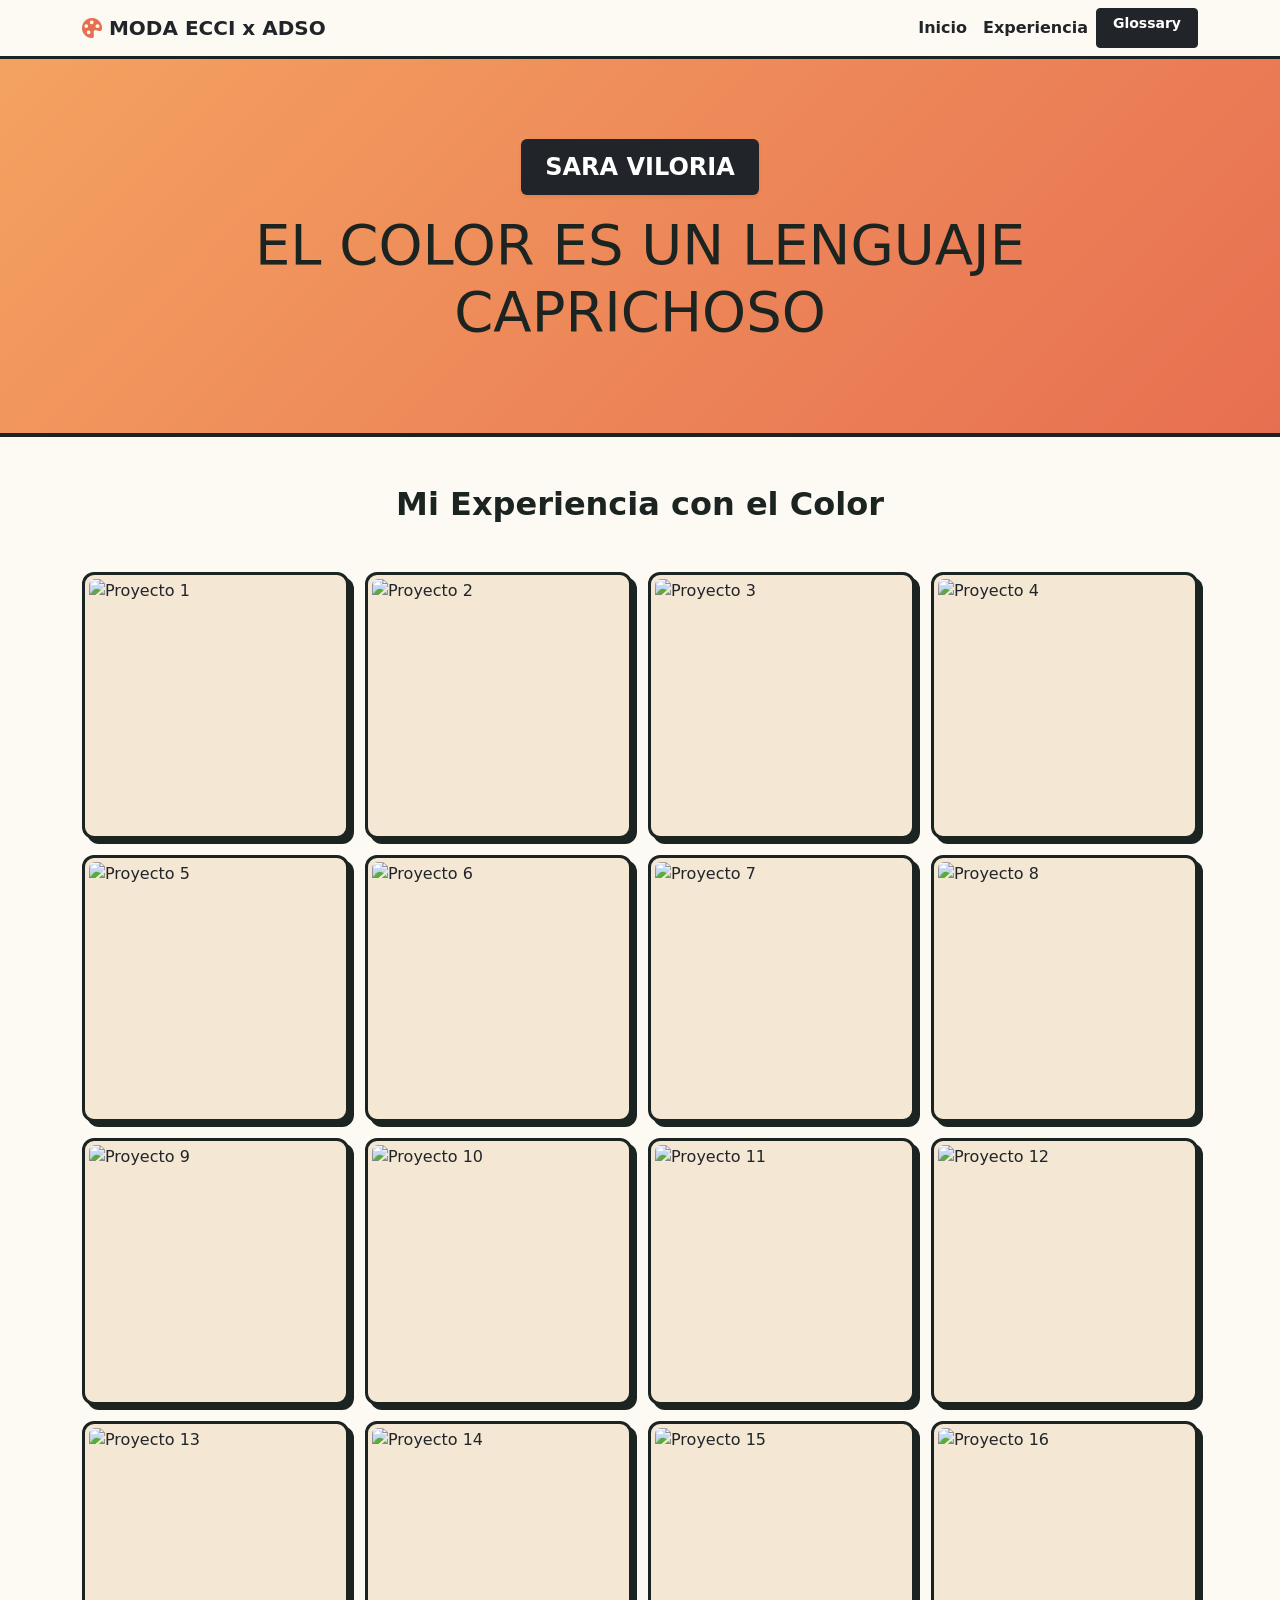
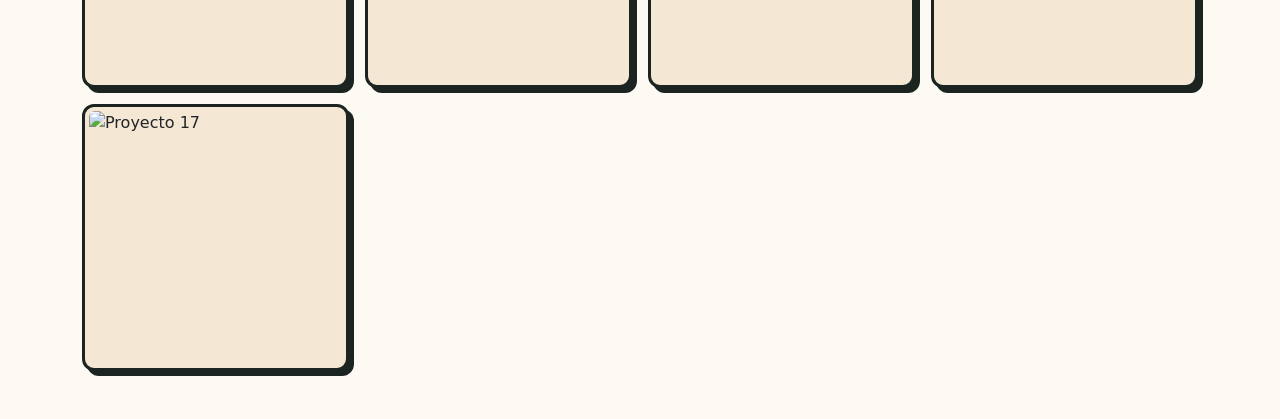
==== commit 0304e5a9: "Cambios" ====
--- a/index.html
+++ b/index.html
@@ -6,120 +6,52 @@
     <title>Moda ECCI - Espacio Creativo</title>
     <link href="https://cdn.jsdelivr.net/npm/bootstrap@5.3.2/dist/css/bootstrap.min.css" rel="stylesheet">
     <link rel="stylesheet" href="https://cdn.jsdelivr.net/npm/bootstrap-icons@1.11.1/font/bootstrap-icons.css">
-    
     <style>
-        :root {
-            --vintage-bg: #fdfaf4; --vintage-card-bg: #f4e7d3; --vintage-dark: #1b2421;
-            --vintage-orange: #e76f51; --vintage-yellow: #f4a261; --vintage-teal: #2a9d8f;
-            --vintage-blue: #1d3557; --vintage-crimson: #e63946; --text-dark: #1b2421;
-        }
-        body { background-color: var(--vintage-bg); color: var(--text-dark); font-family: 'Segoe UI', system-ui, sans-serif; overflow-x: hidden; }
+        :root { --vintage-bg: #fdfaf4; --vintage-card-bg: #f4e7d3; --vintage-dark: #1b2421; --vintage-orange: #e76f51; --vintage-yellow: #f4a261; --vintage-teal: #2a9d8f; --vintage-blue: #1d3557; --vintage-crimson: #e63946; }
+        body { background-color: var(--vintage-bg); color: var(--vintage-dark); font-family: 'Segoe UI', system-ui, sans-serif; }
         .navbar-glass { background-color: var(--vintage-bg); border-bottom: 3px solid var(--vintage-dark); }
-        .navbar-brand { font-weight: 800; color: var(--vintage-dark) !important; text-transform: uppercase; letter-spacing: 1px; }
-        .hero-gradient { background: linear-gradient(135deg, var(--vintage-yellow), var(--vintage-orange)); padding: 90px 0; border-bottom: 4px solid var(--vintage-dark); margin-bottom: 50px; }
-        .card-glass { background-color: var(--vintage-card-bg); border: 3px solid var(--vintage-dark) !important; border-radius: 12px; box-shadow: 5px 5px 0px var(--vintage-dark); transition: transform 0.2s ease, box-shadow 0.2s ease; }
-        .btn-toggle-lang { background: var(--vintage-blue); border: 2px solid var(--vintage-dark); color: #fff; font-weight: 700; border-radius: 8px; padding: 8px 20px; box-shadow: 3px 3px 0px var(--vintage-dark); }
-        .c-orange { color: var(--vintage-orange); } .c-teal { color: var(--vintage-teal); } .c-blue { color: var(--vintage-blue); } .c-crimson { color: var(--vintage-crimson); }
+        .hero-gradient { background: linear-gradient(135deg, var(--vintage-yellow), var(--vintage-orange)); padding: 80px 0; border-bottom: 4px solid var(--vintage-dark); }
+        .card-glass { background-color: var(--vintage-card-bg); border: 3px solid var(--vintage-dark) !important; border-radius: 12px; box-shadow: 5px 5px 0px var(--vintage-dark); }
     </style>
 </head>
 <body>
-
     <nav class="navbar navbar-expand-lg navbar-dark navbar-glass sticky-top">
         <div class="container">
-            <a class="navbar-brand" href="#"><i class="bi bi-palette-fill c-orange"></i> MODA ECCI x ADSO</a>
-            <button class="navbar-toggler bg-dark" type="button" data-bs-toggle="collapse" data-bs-target="#navbarNav"><span class="navbar-toggler-icon"></span></button>
-            <div class="collapse navbar-collapse" id="navbarNav">
-                <ul class="navbar-nav ms-auto align-items-center">
-                    <li class="nav-item"><a class="nav-link text-dark fw-bold" id="nav-inicio" href="#inicio">Inicio</a></li>
-                    <li class="nav-item"><a class="nav-link text-dark fw-bold" id="nav-experiencia" href="#experiencia">Mi Experiencia</a></li>
-                    <li class="nav-item"><a class="nav-link text-dark fw-bold" id="nav-sostenibilidad" href="#sostenibilidad">Sostenibilidad</a></li>
-                    <li class="nav-item me-2"><a class="btn btn-sm text-white bg-dark rounded px-3 fw-bold" href="glossary.html"><i class="bi bi-search"></i> Glossary</a></li>
-                    <li class="nav-item mt-2 mt-lg-0">
-                        <button id="btnToggleLang" class="btn-toggle-lang btn-sm"><i class="bi bi-translate"></i> Ver en Inglés</button>
-                    </li>
-                </ul>
+            <a class="navbar-brand fw-bold text-dark" href="#"><i class="bi bi-palette-fill" style="color: var(--vintage-orange);"></i> MODA ECCI x ADSO</a>
+            <div class="navbar-nav ms-auto">
+                <a class="nav-link text-dark fw-bold" href="#inicio">Inicio</a>
+                <a class="nav-link text-dark fw-bold" href="#experiencia">Experiencia</a>
+                <a class="btn btn-dark btn-sm fw-bold px-3" href="glossary.html">Glossary</a>
             </div>
         </div>
     </nav>
 
     <header id="inicio" class="hero-gradient text-center">
         <div class="container">
-            <span class="badge bg-dark text-white mb-3 px-4 py-3 rounded shadow-sm fw-black fs-4" id="hero-badge">SARA VILORIA</span>
-            <h1 class="display-4 fw-black mb-3 text-uppercase" id="hero-title">El Color es un Lenguaje Caprichoso</h1>
-            <p class="fs-5 text-dark fw-semibold max-w-2xl mx-auto" id="hero-desc">Análisis técnico de la semiología visual, contrastes y armonías cromáticas aplicadas al diseño de interfaces UX.</p>
+            <span class="badge bg-dark fs-4 px-4 py-3 rounded shadow-sm">SARA VILORIA</span>
+            <h1 class="display-4 fw-black text-uppercase mt-3">El Color es un Lenguaje Caprichoso</h1>
         </div>
     </header>
 
     <main class="container my-5">
         <section id="experiencia" class="my-5">
-            <div class="text-center mb-5"><h2 class="fw-bold text-uppercase text-dark" id="section-title">Mi Experiencia con el Color</h2></div>
-            <div class="row g-4 justify-content-center">
-                <div class="col-md-4"><div class="card card-glass h-100 p-4"><i class="bi bi-eye-fill c-crimson fs-3 mb-2"></i><h5 class="fw-bold" id="card1-title">Percepción Visual</h5><p class="small fw-semibold" id="card1-text">Mi asistencia a la ponencia me permitió comprender que el color trasciende su rol como simple recurso estético. Descubrí cómo la percepción humana del espectro cromático es, en esencia, un fenómeno biológico y psicológico complejo, consolidando al color como una herramienta de comunicación técnica. Entender la interacción entre la luz y el ojo me ha brindado una base matemática y científica para justificar mis decisiones de diseño en cualquier interfaz. Esta comprensión es vital para manipular la atención del usuario hacia elementos críticos, optimizando la experiencia mediante el uso estratégico de la psicología del color aplicada a la arquitectura de información.</p></div></div>
-                <div class="col-md-4"><div class="card card-glass h-100 p-4"><i class="bi bi-bezier2 c-teal fs-3 mb-2"></i><h5 class="fw-bold" id="card2-title">Armonías y Círculo</h5><p class="small fw-semibold" id="card2-text">Realicé un análisis exhaustivo sobre la teoría del color y su aplicación en entornos digitales. Aprendí a manipular el círculo cromático mediante reglas de armonía —como la complementariedad y la analogía— no solo para crear belleza, sino para organizar la jerarquía visual de un software. Esta estructura lógica garantiza que el usuario pueda navegar de forma intuitiva, permitiendo que la paleta cromática actúe como un hilo conductor que guía la experiencia del usuario de manera fluida y coherente. Es un proceso metódico que transforma la interfaz en un sistema de navegación claro y funcional.</p></div></div>
-                <div class="col-md-4"><div class="card card-glass h-100 p-4"><i class="bi bi-layout-wtf c-blue fs-3 mb-2"></i><h5 class="fw-bold" id="card3-title">Contraste UX</h5><p class="small fw-semibold" id="card3-text">Profundizé en la ciencia del contraste y su impacto crítico en la usabilidad y accesibilidad (WCAG). Entendí que el contraste no es solo una elección de diseño, sino una necesidad funcional para asegurar la legibilidad y reducir la carga cognitiva del usuario. Aprendí a aplicar contrastes de luminancia calculados para destacar elementos de acción clave (CTA), inyectando una dosis controlada de dinamismo y energía que mejora notablemente la retención y la interacción dentro del ecosistema digital. La accesibilidad es, por tanto, un pilar que define la calidad profesional del software.</p></div></div>
-            </div>
-        </section>
-
-        <section id="sostenibilidad" class="my-5">
-            <div class="card card-glass p-5 text-center">
-                <h3 class="fw-bold text-dark mb-4" id="sos-title">Tecnología, Sostenibilidad y Economía Circular</h3>
-                <p class="text-dark mx-auto max-w-3xl lh-lg fw-semibold" id="sos-desc">La reciente conferencia sobre diseño y color nos ha invitado a realizar una reflexión profunda: debemos aprender a ver el material como la ejecución tangible de nuestras ideas y el color como la promesa de durabilidad y significado. Al trasladar este análisis crítico al campo del software y al programa ADSO, comprendemos que la optimización técnica de interfaces y el diseño de arquitecturas de datos no son solo procesos estéticos, sino herramientas fundamentales para la sostenibilidad. Un sistema bien estructurado y eficiente reduce drásticamente el desperdicio informático, la carga cognitiva del usuario y el consumo energético innecesario. En última instancia, esta visión nos permite sincronizarnos de manera idónea con la producción sostenible y los principios de una verdadera economía circular aplicada al desarrollo tecnológico.</p>
+            <h2 class="text-center fw-bold mb-5">Mi Experiencia con el Color</h2>
+            <!-- Galería de 17 proyectos -->
+            <div class="row g-3">
+                <script>
+                    for (let i = 1; i <= 17; i++) {
+                        document.write(`
+                            <div class="col-6 col-md-4 col-lg-3">
+                                <div class="card card-glass h-100 p-1">
+                                    <img src="image_09bf5d.png" alt="Proyecto ${i}" class="img-fluid rounded" style="aspect-ratio: 1/1; object-fit: cover;">
+                                </div>
+                            </div>
+                        `);
+                    }
+                </script>
             </div>
         </section>
     </main>
-
-    <footer class="text-center py-4 mt-5 border-top border-3 border-dark" style="background-color: var(--vintage-bg);">
-        <p class="mb-1 text-dark fw-bold" id="footer-main">Karen Michel Olaya Doncel | SENA • Centro de Manufactura en Textil y Cuero</p>
-        <small class="text-muted fw-bold" id="footer-sub">Análisis y Desarrollo de Software (ADSO) - 2026</small>
-    </footer>
-
     <script src="https://cdn.jsdelivr.net/npm/bootstrap@5.3.2/dist/js/bootstrap.bundle.min.js"></script>
-    <script>
-        const btnLang = document.getElementById('btnToggleLang');
-        let isEnglish = false;
-        const translations = {
-            es: { 
-                navInicio: "Inicio", navExp: "Mi Experiencia", navSos: "Sostenibilidad", badge: "SARA VILORIA", 
-                title: "El Color es un Lenguaje Caprichoso", desc: "Análisis técnico de la semiología visual, contrastes y armonías cromáticas aplicadas al diseño de interfaces UX.", 
-                secTitle: "Mi Experiencia con el Color", card1Title: "Percepción Visual", card1Text: "Mi asistencia a la ponencia me permitió comprender que el color trasciende su rol como simple recurso estético. Descubrí cómo la percepción humana del espectro cromático es, en esencia, un fenómeno biológico y psicológico complejo, consolidando al color como una herramienta de comunicación técnica. Entender la interacción entre la luz y el ojo me ha brindado una base matemática y científica para justificar mis decisiones de diseño en cualquier interfaz. Esta comprensión es vital para manipular la atención del usuario hacia elementos críticos, optimizando la experiencia mediante el uso estratégico de la psicología del color aplicada a la arquitectura de información.", 
-                card2Title: "Armonías y Círculo", card2Text: "Realicé un análisis exhaustivo sobre la teoría del color y su aplicación en entornos digitales. Aprendí a manipular el círculo cromático mediante reglas de armonía —como la complementariedad y la analogía— no solo para crear belleza, sino para organizar la jerarquía visual de un software. Esta estructura lógica garantiza que el usuario pueda navegar de forma intuitiva, permitiendo que la paleta cromática actúe como un hilo conductor que guía la experiencia del usuario de manera fluida y coherente. Es un proceso metódico que transforma la interfaz en un sistema de navegación claro y funcional.", 
-                card3Title: "Contraste UX", card3Text: "Profundizé en la ciencia del contraste y su impacto crítico en la usabilidad y accesibilidad (WCAG). Entendí que el contraste no es solo una elección de diseño, sino una necesidad funcional para asegurar la legibilidad y reducir la carga cognitiva del usuario. Aprendí a aplicar contrastes de luminancia calculados para destacar elementos de acción clave (CTA), inyectando una dosis controlada de dinamismo y energía que mejora notablemente la retención y la interacción dentro del ecosistema digital. La accesibilidad es, por tanto, un pilar que define la calidad profesional del software.", 
-                sosTitle: "Tecnología, Sostenibilidad y Economía Circular", sosDesc: "La reciente conferencia sobre diseño y color nos ha invitado a realizar una reflexión profunda: debemos aprender a ver el material como la ejecución tangible de nuestras ideas y el color como la promesa de durabilidad y significado. Al trasladar este análisis crítico al campo del software y al programa ADSO, comprendemos que la optimización técnica de interfaces y el diseño de arquitecturas de datos no son solo procesos estéticos, sino herramientas fundamentales para la sostenibilidad. Un sistema bien estructurado y eficiente reduce drásticamente el desperdicio informático, la carga cognitiva del usuario y el consumo energético innecesario. En última instancia, esta visión nos permite sincronizarnos de manera idónea con la producción sostenible y los principios de una verdadera economía circular aplicada al desarrollo tecnológico.", 
-                footMain: "Karen Michel Olaya Doncel | SENA • Centro de Manufactura en Textil y Cuero", footSub: "Análisis y Desarrollo de Software (ADSO) - 2026" 
-            },
-            en: { 
-                navInicio: "Home", navExp: "My Experience", navSos: "Sustainability", badge: "SARA VILORIA", 
-                title: "Color is a Capricious Language", desc: "Technical analysis of visual semiotics, contrasts, and chromatic harmonies applied to UX interface design.", 
-                secTitle: "My Experience with Color", card1Title: "Visual Perception", card1Text: "My attendance at the keynote allowed me to understand that color transcends its role as a simple aesthetic resource. I discovered how human perception of the chromatic spectrum is, in essence, a complex biological and psychological phenomenon, establishing color as a technical communication tool. Understanding the interaction between light and the eye has provided me with a mathematical and scientific foundation to justify my design decisions in any interface. This understanding is vital for manipulating user attention toward critical elements, optimizing the experience through the strategic use of color psychology applied to information architecture.", 
-                card2Title: "Harmonies & Wheel", card2Text: "I conducted an exhaustive analysis of color theory and its application in digital environments. I learned to manipulate the color wheel using harmony rules—such as complementarity and analogy—not just to create beauty, but to organize the visual hierarchy of software. This logical structure ensures that the user can navigate intuitively, allowing the chromatic palette to act as a thread that guides the user experience in a fluid and coherent manner. It is a methodical process that transforms the interface into a clear and functional navigation system.", 
-                card3Title: "UX Contrast", card3Text: "I delved into the science of contrast and its critical impact on usability and accessibility (WCAG). I understood that contrast is not just a design choice, but a functional necessity to ensure legibility and reduce user cognitive load. I learned to apply calculated luminance contrasts to highlight key action elements (CTA), injecting a controlled dose of dynamism and energy that significantly improves retention and interaction within the digital ecosystem. Accessibility is, therefore, a pillar that defines the professional quality of software.", 
-                sosTitle: "Technology, Sustainability and Circular Economy", sosDesc: "The recent conference on design and color invited us to reflect deeply: we must learn to see material as the tangible execution of our ideas and color as a promise of durability and meaning. By applying this critical analysis to the software field and the ADSO program, we understand that technical interface optimization and data architecture design are not just aesthetic processes, but fundamental tools for sustainability. A well-structured and efficient system drastically reduces digital waste, user cognitive load, and unnecessary energy consumption. Ultimately, this vision allows us to synchronize ourselves ideally with sustainable production and the principles of a true circular economy applied to technological development.", 
-                footMain: "Karen Michel Olaya Doncel | SENA • Textile and Leather Manufacturing Center", footSub: "Software Analysis and Development (ADSO) - 2026" 
-            }
-        };
-
-        btnLang.addEventListener('click', () => {
-            isEnglish = !isEnglish;
-            const lang = isEnglish ? 'en' : 'es';
-            btnLang.innerHTML = isEnglish ? '<i class="bi bi-translate"></i> Ver en Español' : '<i class="bi bi-translate"></i> Ver en Inglés';
-            document.getElementById('nav-inicio').textContent = translations[lang].navInicio;
-            document.getElementById('nav-experiencia').textContent = translations[lang].navExp;
-            document.getElementById('nav-sostenibilidad').textContent = translations[lang].navSos;
-            document.getElementById('hero-badge').textContent = translations[lang].badge;
-            document.getElementById('hero-title').textContent = translations[lang].title;
-            document.getElementById('hero-desc').textContent = translations[lang].desc;
-            document.getElementById('section-title').textContent = translations[lang].secTitle;
-            document.getElementById('card1-title').textContent = translations[lang].card1Title;
-            document.getElementById('card1-text').textContent = translations[lang].card1Text;
-            document.getElementById('card2-title').textContent = translations[lang].card2Title;
-            document.getElementById('card2-text').textContent = translations[lang].card2Text;
-            document.getElementById('card3-title').textContent = translations[lang].card3Title;
-            document.getElementById('card3-text').textContent = translations[lang].card3Text;
-            document.getElementById('sos-title').textContent = translations[lang].sosTitle;
-            document.getElementById('sos-desc').textContent = translations[lang].sosDesc;
-            document.getElementById('footer-main').textContent = translations[lang].footMain;
-            document.getElementById('footer-sub').textContent = translations[lang].footSub;
-        });
-    </script>
 </body>
 </html>
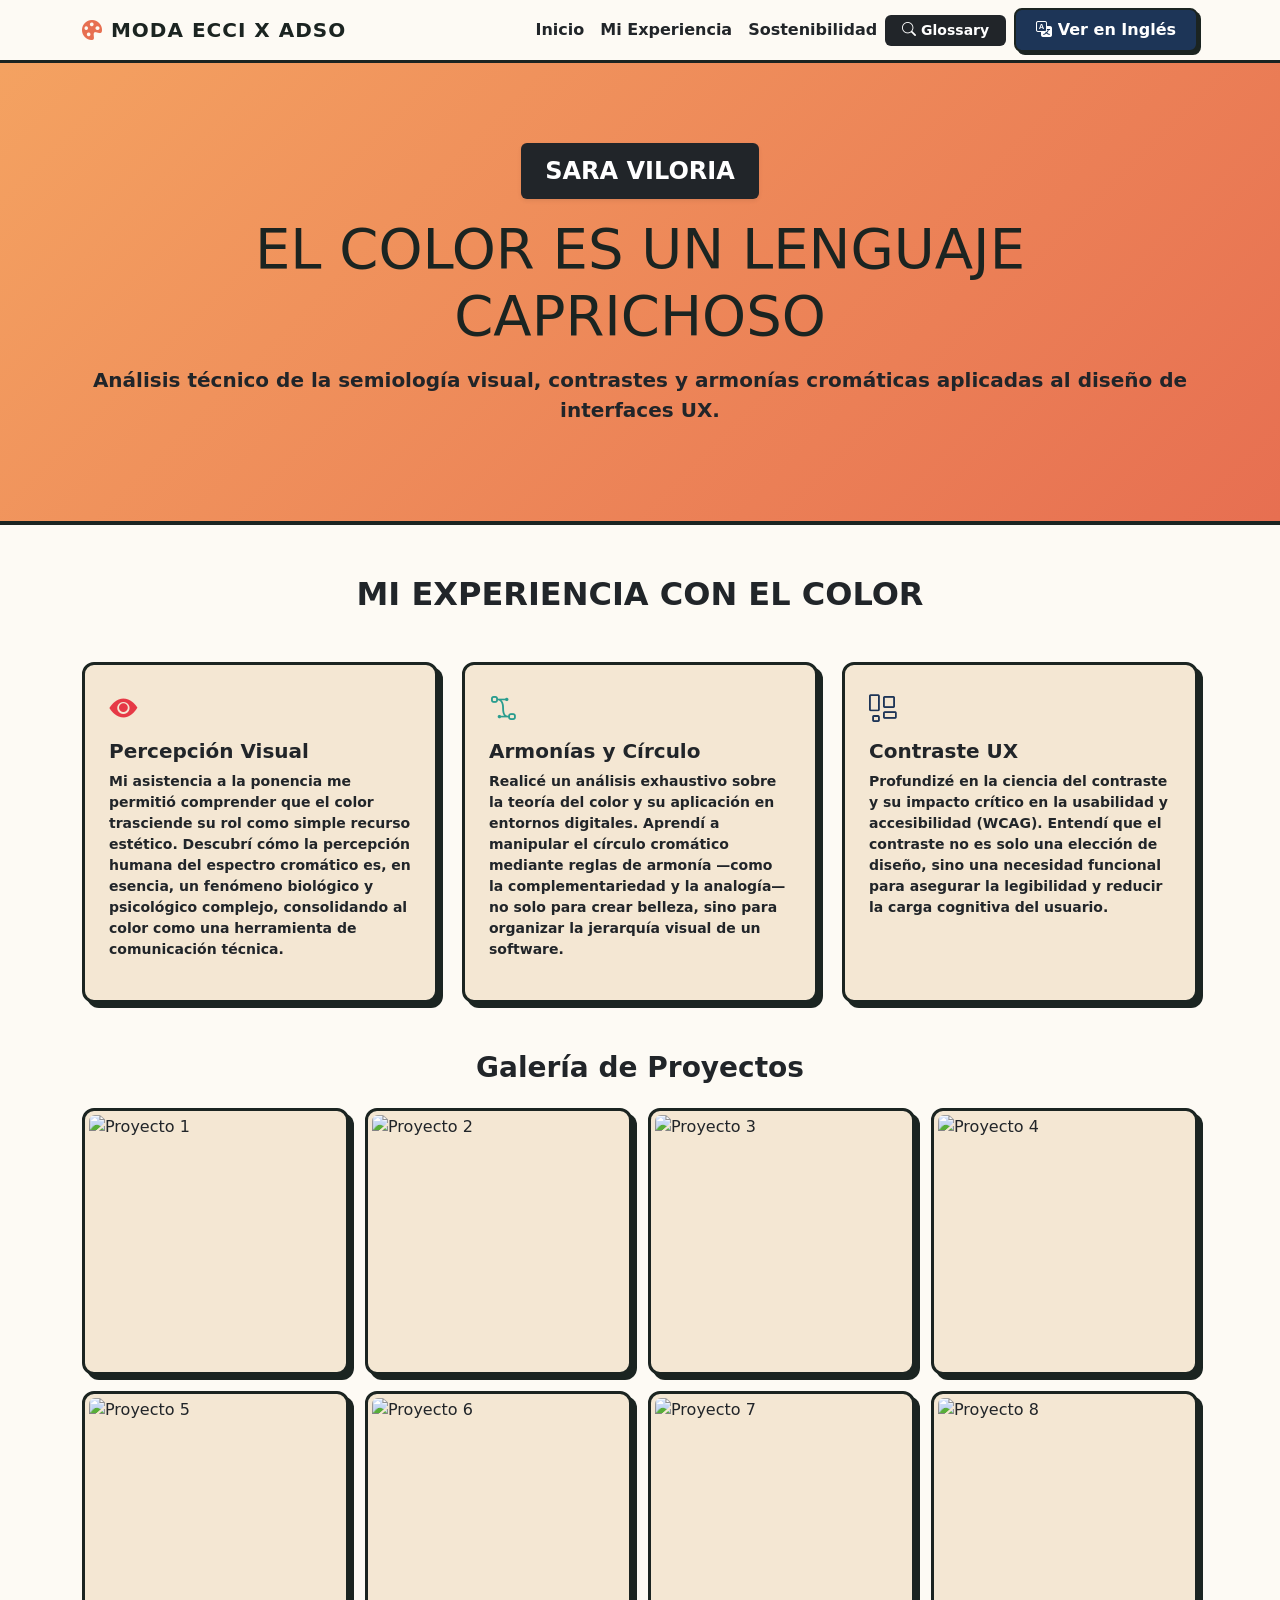
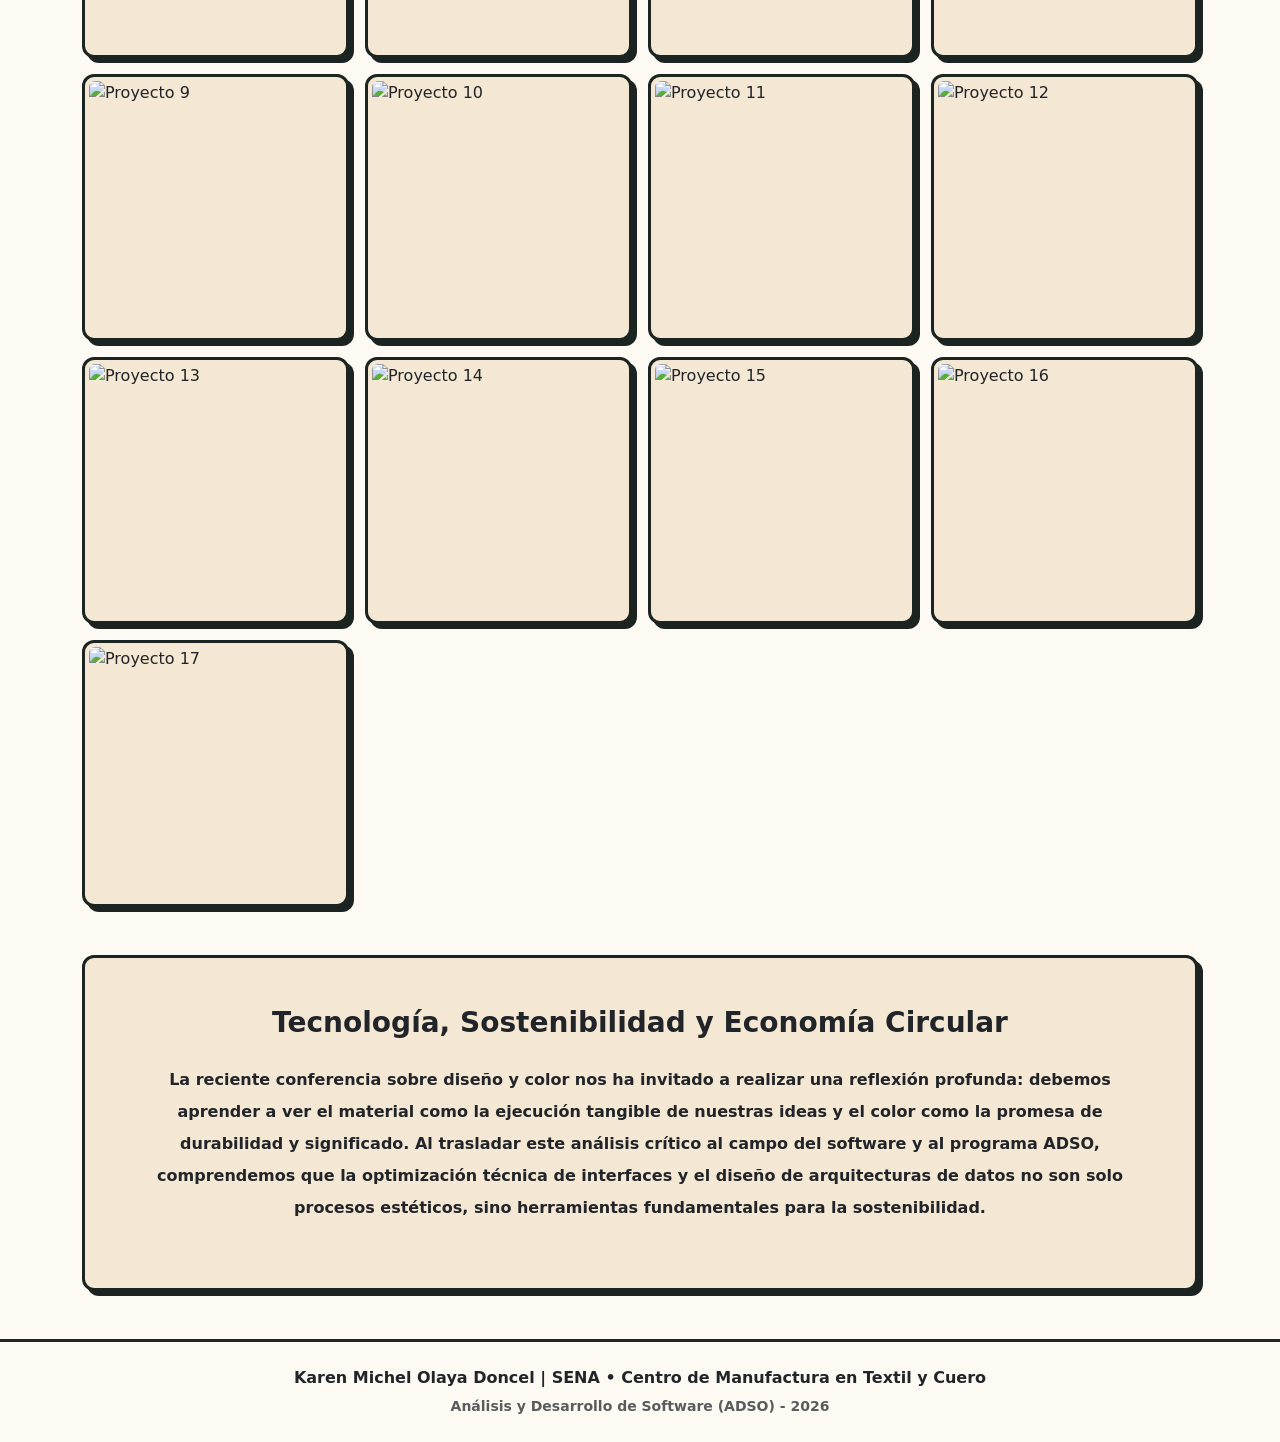
==== commit d2577cda: "CAMBIOS" ====
--- a/index.html
+++ b/index.html
@@ -6,37 +6,62 @@
     <title>Moda ECCI - Espacio Creativo</title>
     <link href="https://cdn.jsdelivr.net/npm/bootstrap@5.3.2/dist/css/bootstrap.min.css" rel="stylesheet">
     <link rel="stylesheet" href="https://cdn.jsdelivr.net/npm/bootstrap-icons@1.11.1/font/bootstrap-icons.css">
+    
     <style>
-        :root { --vintage-bg: #fdfaf4; --vintage-card-bg: #f4e7d3; --vintage-dark: #1b2421; --vintage-orange: #e76f51; --vintage-yellow: #f4a261; --vintage-teal: #2a9d8f; --vintage-blue: #1d3557; --vintage-crimson: #e63946; }
-        body { background-color: var(--vintage-bg); color: var(--vintage-dark); font-family: 'Segoe UI', system-ui, sans-serif; }
+        :root {
+            --vintage-bg: #fdfaf4; --vintage-card-bg: #f4e7d3; --vintage-dark: #1b2421;
+            --vintage-orange: #e76f51; --vintage-yellow: #f4a261; --vintage-teal: #2a9d8f;
+            --vintage-blue: #1d3557; --vintage-crimson: #e63946; --text-dark: #1b2421;
+        }
+        body { background-color: var(--vintage-bg); color: var(--text-dark); font-family: 'Segoe UI', system-ui, sans-serif; overflow-x: hidden; }
         .navbar-glass { background-color: var(--vintage-bg); border-bottom: 3px solid var(--vintage-dark); }
-        .hero-gradient { background: linear-gradient(135deg, var(--vintage-yellow), var(--vintage-orange)); padding: 80px 0; border-bottom: 4px solid var(--vintage-dark); }
+        .navbar-brand { font-weight: 800; color: var(--vintage-dark) !important; text-transform: uppercase; letter-spacing: 1px; }
+        .hero-gradient { background: linear-gradient(135deg, var(--vintage-yellow), var(--vintage-orange)); padding: 80px 0; border-bottom: 4px solid var(--vintage-dark); margin-bottom: 50px; }
         .card-glass { background-color: var(--vintage-card-bg); border: 3px solid var(--vintage-dark) !important; border-radius: 12px; box-shadow: 5px 5px 0px var(--vintage-dark); }
+        .btn-toggle-lang { background: var(--vintage-blue); border: 2px solid var(--vintage-dark); color: #fff; font-weight: 700; border-radius: 8px; padding: 8px 20px; box-shadow: 3px 3px 0px var(--vintage-dark); }
+        .c-orange { color: var(--vintage-orange); } .c-teal { color: var(--vintage-teal); } .c-blue { color: var(--vintage-blue); } .c-crimson { color: var(--vintage-crimson); }
     </style>
 </head>
 <body>
+
     <nav class="navbar navbar-expand-lg navbar-dark navbar-glass sticky-top">
         <div class="container">
-            <a class="navbar-brand fw-bold text-dark" href="#"><i class="bi bi-palette-fill" style="color: var(--vintage-orange);"></i> MODA ECCI x ADSO</a>
-            <div class="navbar-nav ms-auto">
-                <a class="nav-link text-dark fw-bold" href="#inicio">Inicio</a>
-                <a class="nav-link text-dark fw-bold" href="#experiencia">Experiencia</a>
-                <a class="btn btn-dark btn-sm fw-bold px-3" href="glossary.html">Glossary</a>
+            <a class="navbar-brand" href="#"><i class="bi bi-palette-fill c-orange"></i> MODA ECCI x ADSO</a>
+            <button class="navbar-toggler bg-dark" type="button" data-bs-toggle="collapse" data-bs-target="#navbarNav"><span class="navbar-toggler-icon"></span></button>
+            <div class="collapse navbar-collapse" id="navbarNav">
+                <ul class="navbar-nav ms-auto align-items-center">
+                    <li class="nav-item"><a class="nav-link text-dark fw-bold" id="nav-inicio" href="#inicio">Inicio</a></li>
+                    <li class="nav-item"><a class="nav-link text-dark fw-bold" id="nav-experiencia" href="#experiencia">Mi Experiencia</a></li>
+                    <li class="nav-item"><a class="nav-link text-dark fw-bold" id="nav-sostenibilidad" href="#sostenibilidad">Sostenibilidad</a></li>
+                    <li class="nav-item me-2"><a class="btn btn-sm text-white bg-dark rounded px-3 fw-bold" href="glossary.html"><i class="bi bi-search"></i> Glossary</a></li>
+                    <li class="nav-item mt-2 mt-lg-0">
+                        <button id="btnToggleLang" class="btn-toggle-lang btn-sm"><i class="bi bi-translate"></i> Ver en Inglés</button>
+                    </li>
+                </ul>
             </div>
         </div>
     </nav>
 
     <header id="inicio" class="hero-gradient text-center">
         <div class="container">
-            <span class="badge bg-dark fs-4 px-4 py-3 rounded shadow-sm">SARA VILORIA</span>
-            <h1 class="display-4 fw-black text-uppercase mt-3">El Color es un Lenguaje Caprichoso</h1>
+            <span class="badge bg-dark text-white mb-3 px-4 py-3 rounded shadow-sm fw-black fs-4" id="hero-badge">SARA VILORIA</span>
+            <h1 class="display-4 fw-black mb-3 text-uppercase" id="hero-title">El Color es un Lenguaje Caprichoso</h1>
+            <p class="fs-5 text-dark fw-semibold max-w-2xl mx-auto mt-3" id="hero-desc">Análisis técnico de la semiología visual, contrastes y armonías cromáticas aplicadas al diseño de interfaces UX.</p>
         </div>
     </header>
 
     <main class="container my-5">
         <section id="experiencia" class="my-5">
-            <h2 class="text-center fw-bold mb-5">Mi Experiencia con el Color</h2>
-            <!-- Galería de 17 proyectos -->
+            <div class="text-center mb-5"><h2 class="fw-bold text-uppercase text-dark" id="section-title">Mi Experiencia con el Color</h2></div>
+            <div class="row g-4 justify-content-center">
+                <div class="col-md-4"><div class="card card-glass h-100 p-4"><i class="bi bi-eye-fill c-crimson fs-3 mb-2"></i><h5 class="fw-bold" id="card1-title">Percepción Visual</h5><p class="small fw-semibold" id="card1-text">Mi asistencia a la ponencia me permitió comprender que el color trasciende su rol como simple recurso estético. Descubrí cómo la percepción humana del espectro cromático es, en esencia, un fenómeno biológico y psicológico complejo, consolidando al color como una herramienta de comunicación técnica.</p></div></div>
+                <div class="col-md-4"><div class="card card-glass h-100 p-4"><i class="bi bi-bezier2 c-teal fs-3 mb-2"></i><h5 class="fw-bold" id="card2-title">Armonías y Círculo</h5><p class="small fw-semibold" id="card2-text">Realicé un análisis exhaustivo sobre la teoría del color y su aplicación en entornos digitales. Aprendí a manipular el círculo cromático mediante reglas de armonía —como la complementariedad y la analogía— no solo para crear belleza, sino para organizar la jerarquía visual de un software.</p></div></div>
+                <div class="col-md-4"><div class="card card-glass h-100 p-4"><i class="bi bi-layout-wtf c-blue fs-3 mb-2"></i><h5 class="fw-bold" id="card3-title">Contraste UX</h5><p class="small fw-semibold" id="card3-text">Profundizé en la ciencia del contraste y su impacto crítico en la usabilidad y accesibilidad (WCAG). Entendí que el contraste no es solo una elección de diseño, sino una necesidad funcional para asegurar la legibilidad y reducir la carga cognitiva del usuario.</p></div></div>
+            </div>
+        </section>
+
+        <section id="galeria" class="my-5">
+            <div class="text-center mb-4"><h3 class="fw-bold text-dark">Galería de Proyectos</h3></div>
             <div class="row g-3">
                 <script>
                     for (let i = 1; i <= 17; i++) {
@@ -51,7 +76,67 @@
                 </script>
             </div>
         </section>
+
+        <section id="sostenibilidad" class="my-5">
+            <div class="card card-glass p-5 text-center">
+                <h3 class="fw-bold text-dark mb-4" id="sos-title">Tecnología, Sostenibilidad y Economía Circular</h3>
+                <p class="text-dark mx-auto max-w-3xl lh-lg fw-semibold" id="sos-desc">La reciente conferencia sobre diseño y color nos ha invitado a realizar una reflexión profunda: debemos aprender a ver el material como la ejecución tangible de nuestras ideas y el color como la promesa de durabilidad y significado. Al trasladar este análisis crítico al campo del software y al programa ADSO, comprendemos que la optimización técnica de interfaces y el diseño de arquitecturas de datos no son solo procesos estéticos, sino herramientas fundamentales para la sostenibilidad.</p>
+            </div>
+        </section>
     </main>
+
+    <footer class="text-center py-4 mt-5 border-top border-3 border-dark" style="background-color: var(--vintage-bg);">
+        <p class="mb-1 text-dark fw-bold" id="footer-main">Karen Michel Olaya Doncel | SENA • Centro de Manufactura en Textil y Cuero</p>
+        <small class="text-muted fw-bold" id="footer-sub">Análisis y Desarrollo de Software (ADSO) - 2026</small>
+    </footer>
+
     <script src="https://cdn.jsdelivr.net/npm/bootstrap@5.3.2/dist/js/bootstrap.bundle.min.js"></script>
+    <script>
+        const btnLang = document.getElementById('btnToggleLang');
+        let isEnglish = false;
+        const translations = {
+            es: { 
+                navInicio: "Inicio", navExp: "Mi Experiencia", navSos: "Sostenibilidad", badge: "SARA VILORIA", 
+                title: "El Color es un Lenguaje Caprichoso", desc: "Análisis técnico de la semiología visual, contrastes y armonías cromáticas aplicadas al diseño de interfaces UX.", 
+                secTitle: "Mi Experiencia con el Color", card1Title: "Percepción Visual", card1Text: "Mi asistencia a la ponencia me permitió comprender que el color trasciende su rol como simple recurso estético. Descubrí cómo la percepción humana del espectro cromático es, en esencia, un fenómeno biológico y psicológico complejo, consolidando al color como una herramienta de comunicación técnica.", 
+                card2Title: "Armonías y Círculo", card2Text: "Realicé un análisis exhaustivo sobre la teoría del color y su aplicación en entornos digitales. Aprendí a manipular el círculo cromático mediante reglas de armonía —como la complementariedad y la analogía— no solo para crear belleza, sino para organizar la jerarquía visual de un software.", 
+                card3Title: "Contraste UX", card3Text: "Profundizé en la ciencia del contraste y su impacto crítico en la usabilidad y accesibilidad (WCAG). Entendí que el contraste no es solo una elección de diseño, sino una necesidad funcional para asegurar la legibilidad y reducir la carga cognitiva del usuario.", 
+                sosTitle: "Tecnología, Sostenibilidad y Economía Circular", sosDesc: "La reciente conferencia sobre diseño y color nos ha invitado a realizar una reflexión profunda: debemos aprender a ver el material como la ejecución tangible de nuestras ideas y el color como la promesa de durabilidad y significado. Al trasladar este análisis crítico al campo del software y al programa ADSO, comprendemos que la optimización técnica de interfaces y el diseño de arquitecturas de datos no son solo procesos estéticos, sino herramientas fundamentales para la sostenibilidad.", 
+                footMain: "Karen Michel Olaya Doncel | SENA • Centro de Manufactura en Textil y Cuero", footSub: "Análisis y Desarrollo de Software (ADSO) - 2026" 
+            },
+            en: { 
+                navInicio: "Home", navExp: "My Experience", navSos: "Sustainability", badge: "SARA VILORIA", 
+                title: "Color is a Capricious Language", desc: "Technical analysis of visual semiotics, contrasts, and chromatic harmonies applied to UX interface design.", 
+                secTitle: "My Experience with Color", card1Title: "Visual Perception", card1Text: "My attendance at the keynote allowed me to understand that color goes beyond a mere aesthetic resource. I discovered how human perception of the chromatic spectrum is, in essence, a complex biological and psychological phenomenon, establishing color as a technical communication tool.", 
+                card2Title: "Harmonies & Wheel", card2Text: "I conducted an exhaustive analysis on color theory and its application in digital environments. I learned to manipulate the color wheel using harmony rules—such as complementarity and analogy—not just to create beauty, but to organize the visual hierarchy of software.", 
+                card3Title: "UX Contrast", card3Text: "I delved into the science of contrast and its critical impact on usability and accessibility (WCAG). I understood that contrast is not just a design choice, but a functional necessity to ensure legibility and reduce user cognitive load.", 
+                sosTitle: "Technology, Sustainability and Circular Economy", sosDesc: "The recent conference on design and color invited us to reflect deeply: we must learn to see material as the tangible execution of our ideas and color as a promise of durability and meaning. By applying this critical analysis to the software field and the ADSO program, we understand that technical interface optimization and data architecture design are not just aesthetic processes, but fundamental tools for sustainability.", 
+                footMain: "Karen Michel Olaya Doncel | SENA • Textile and Leather Manufacturing Center", footSub: "Software Analysis and Development (ADSO) - 2026" 
+            }
+        };
+
+        btnLang.addEventListener('click', () => {
+            isEnglish = !isEnglish;
+            const lang = isEnglish ? 'en' : 'es';
+            btnLang.innerHTML = isEnglish ? '<i class="bi bi-translate"></i> Ver en Español' : '<i class="bi bi-translate"></i> Ver en Inglés';
+            document.getElementById('nav-inicio').textContent = translations[lang].navInicio;
+            document.getElementById('nav-experiencia').textContent = translations[lang].navExp;
+            document.getElementById('nav-sostenibilidad').textContent = translations[lang].navSos;
+            document.getElementById('hero-badge').textContent = translations[lang].badge;
+            document.getElementById('hero-title').textContent = translations[lang].title;
+            document.getElementById('hero-desc').textContent = translations[lang].desc;
+            document.getElementById('section-title').textContent = translations[lang].secTitle;
+            document.getElementById('card1-title').textContent = translations[lang].card1Title;
+            document.getElementById('card1-text').textContent = translations[lang].card1Text;
+            document.getElementById('card2-title').textContent = translations[lang].card2Title;
+            document.getElementById('card2-text').textContent = translations[lang].card2Text;
+            document.getElementById('card3-title').textContent = translations[lang].card3Title;
+            document.getElementById('card3-text').textContent = translations[lang].card3Text;
+            document.getElementById('sos-title').textContent = translations[lang].sosTitle;
+            document.getElementById('sos-desc').textContent = translations[lang].sosDesc;
+            document.getElementById('footer-main').textContent = translations[lang].footMain;
+            document.getElementById('footer-sub').textContent = translations[lang].footSub;
+        });
+    </script>
 </body>
 </html>
